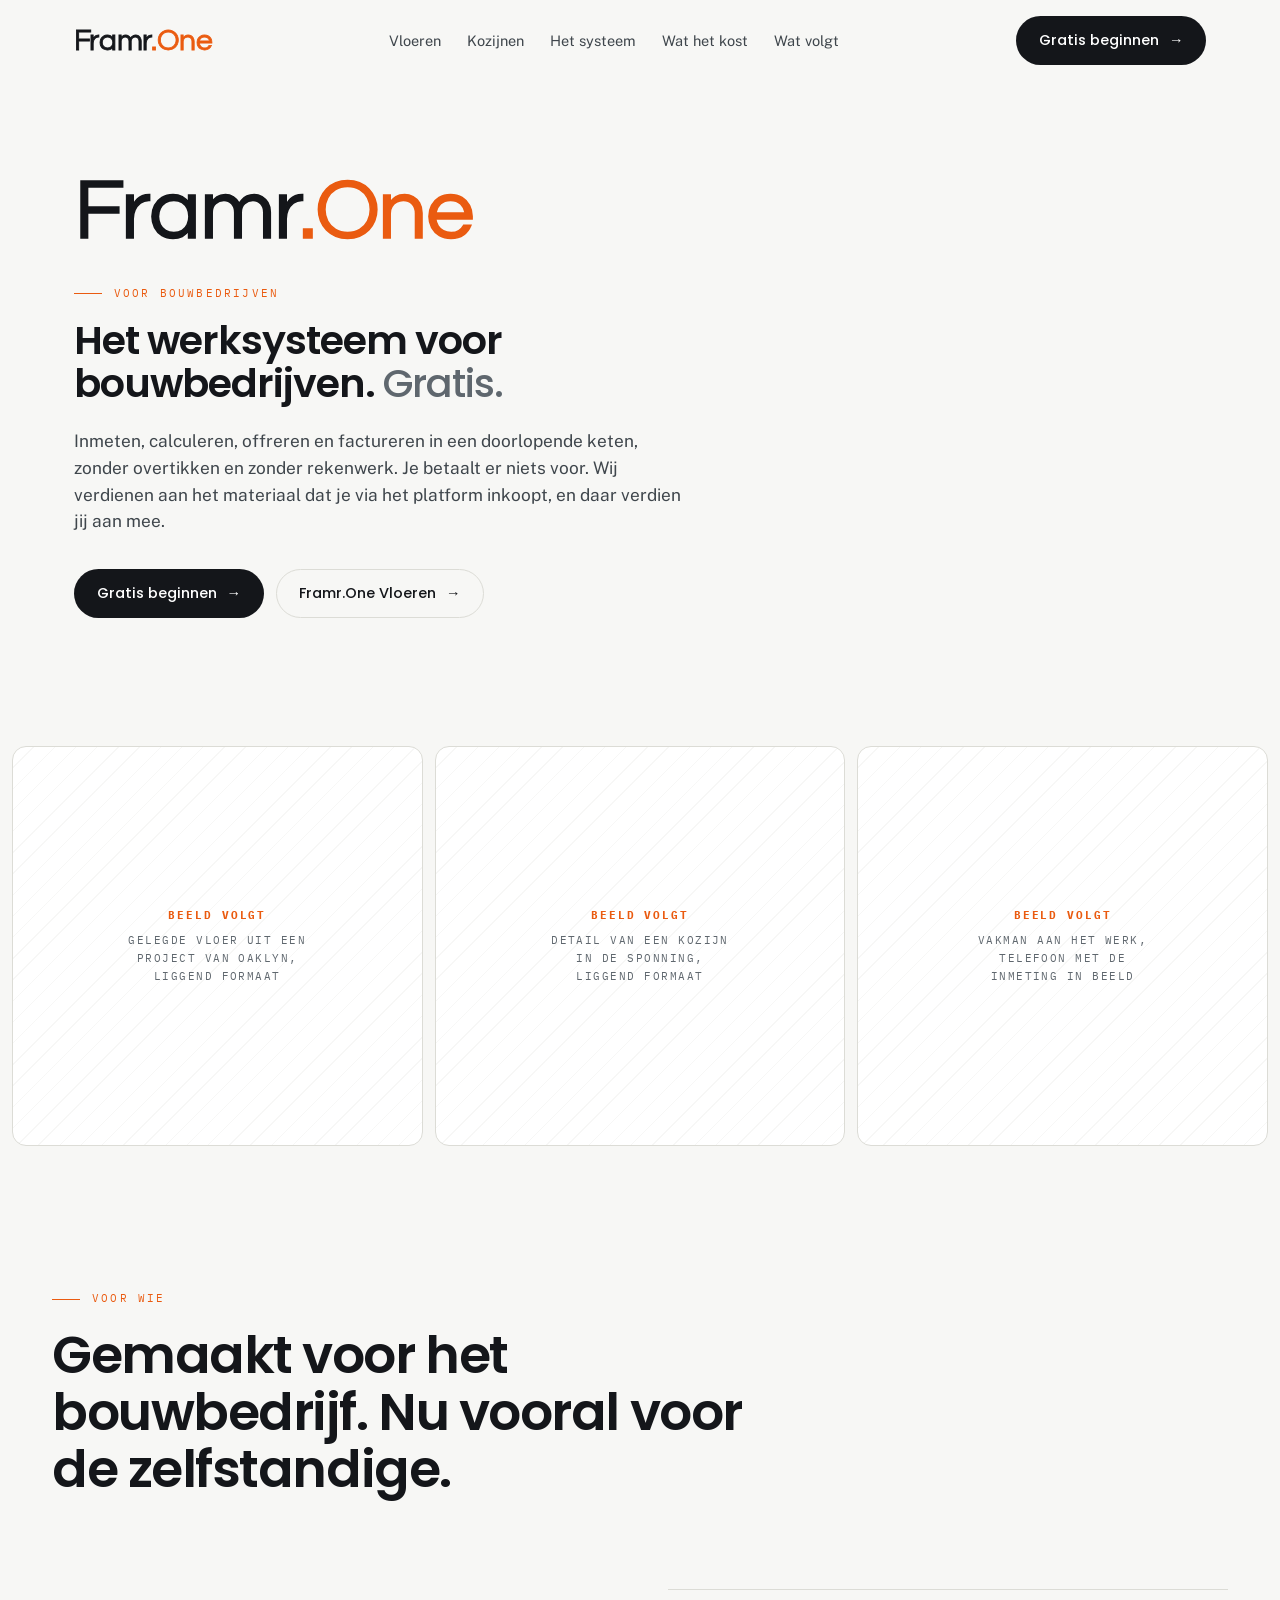
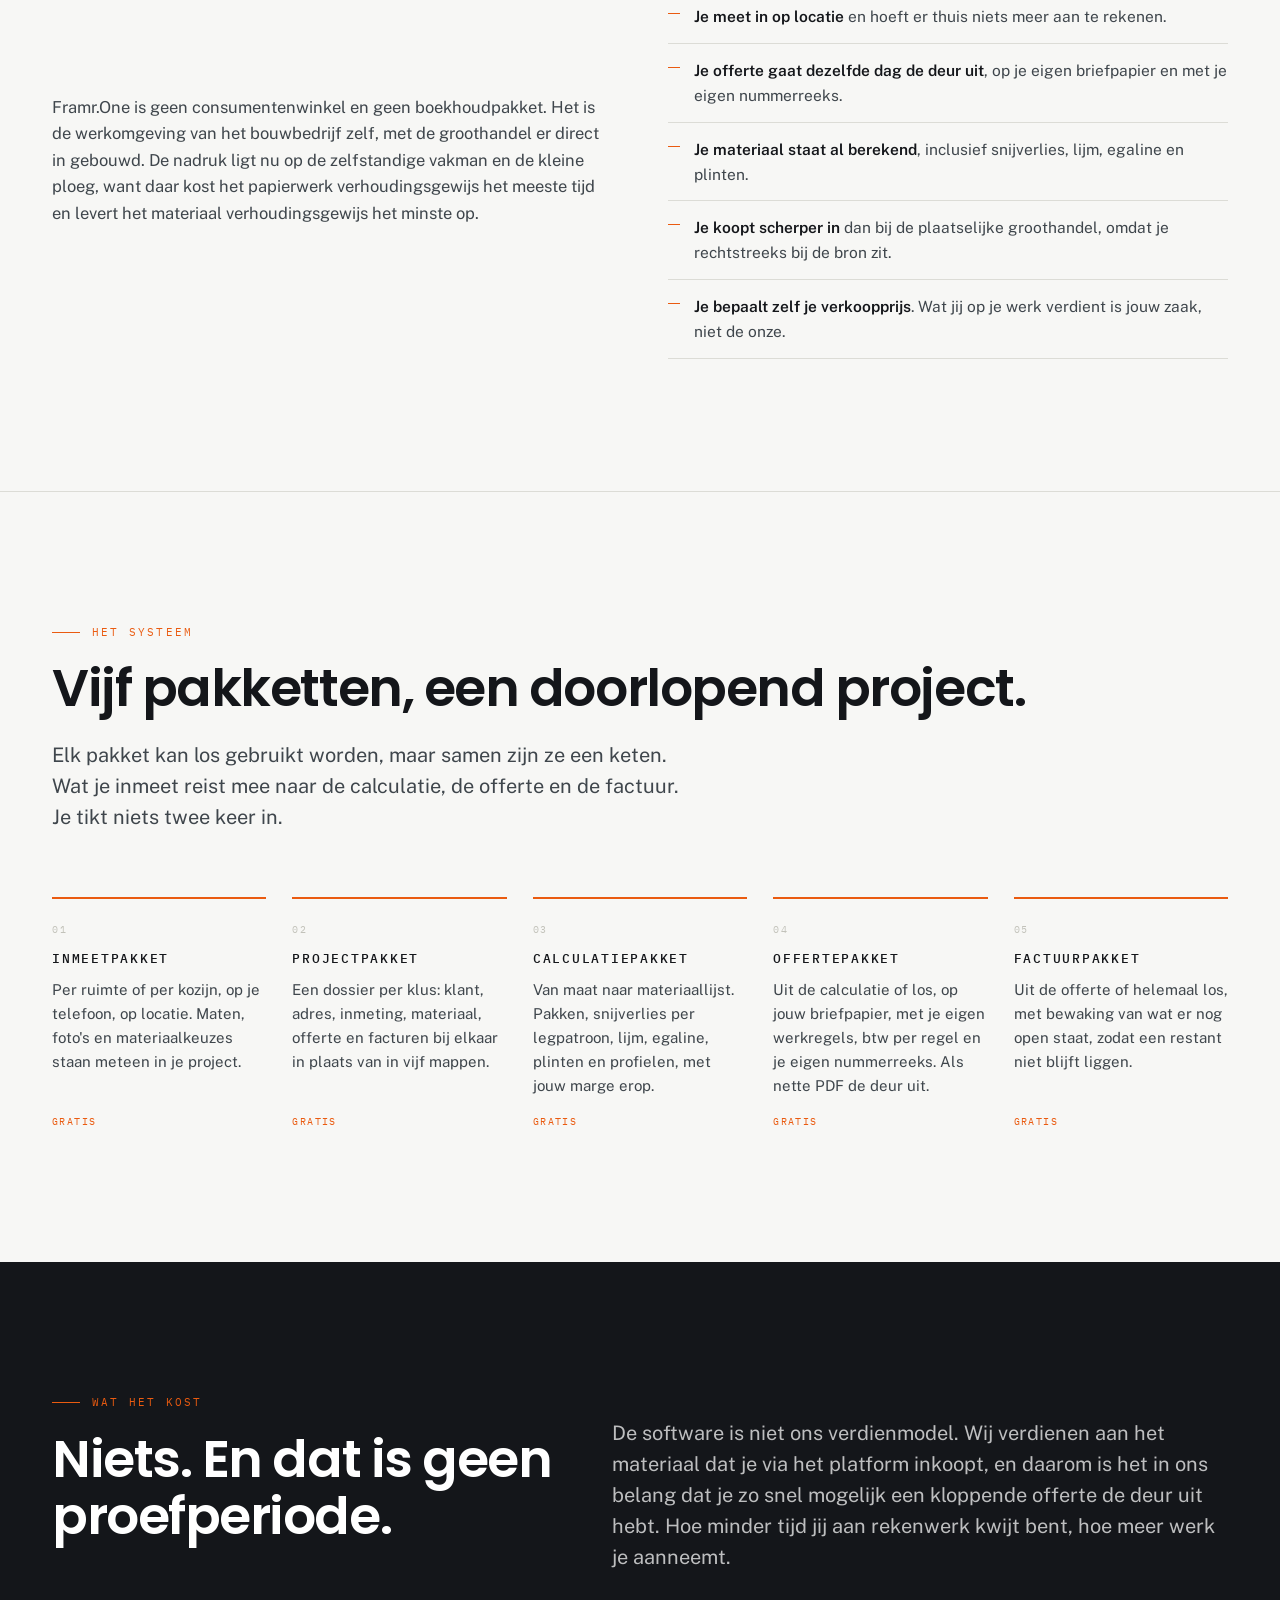
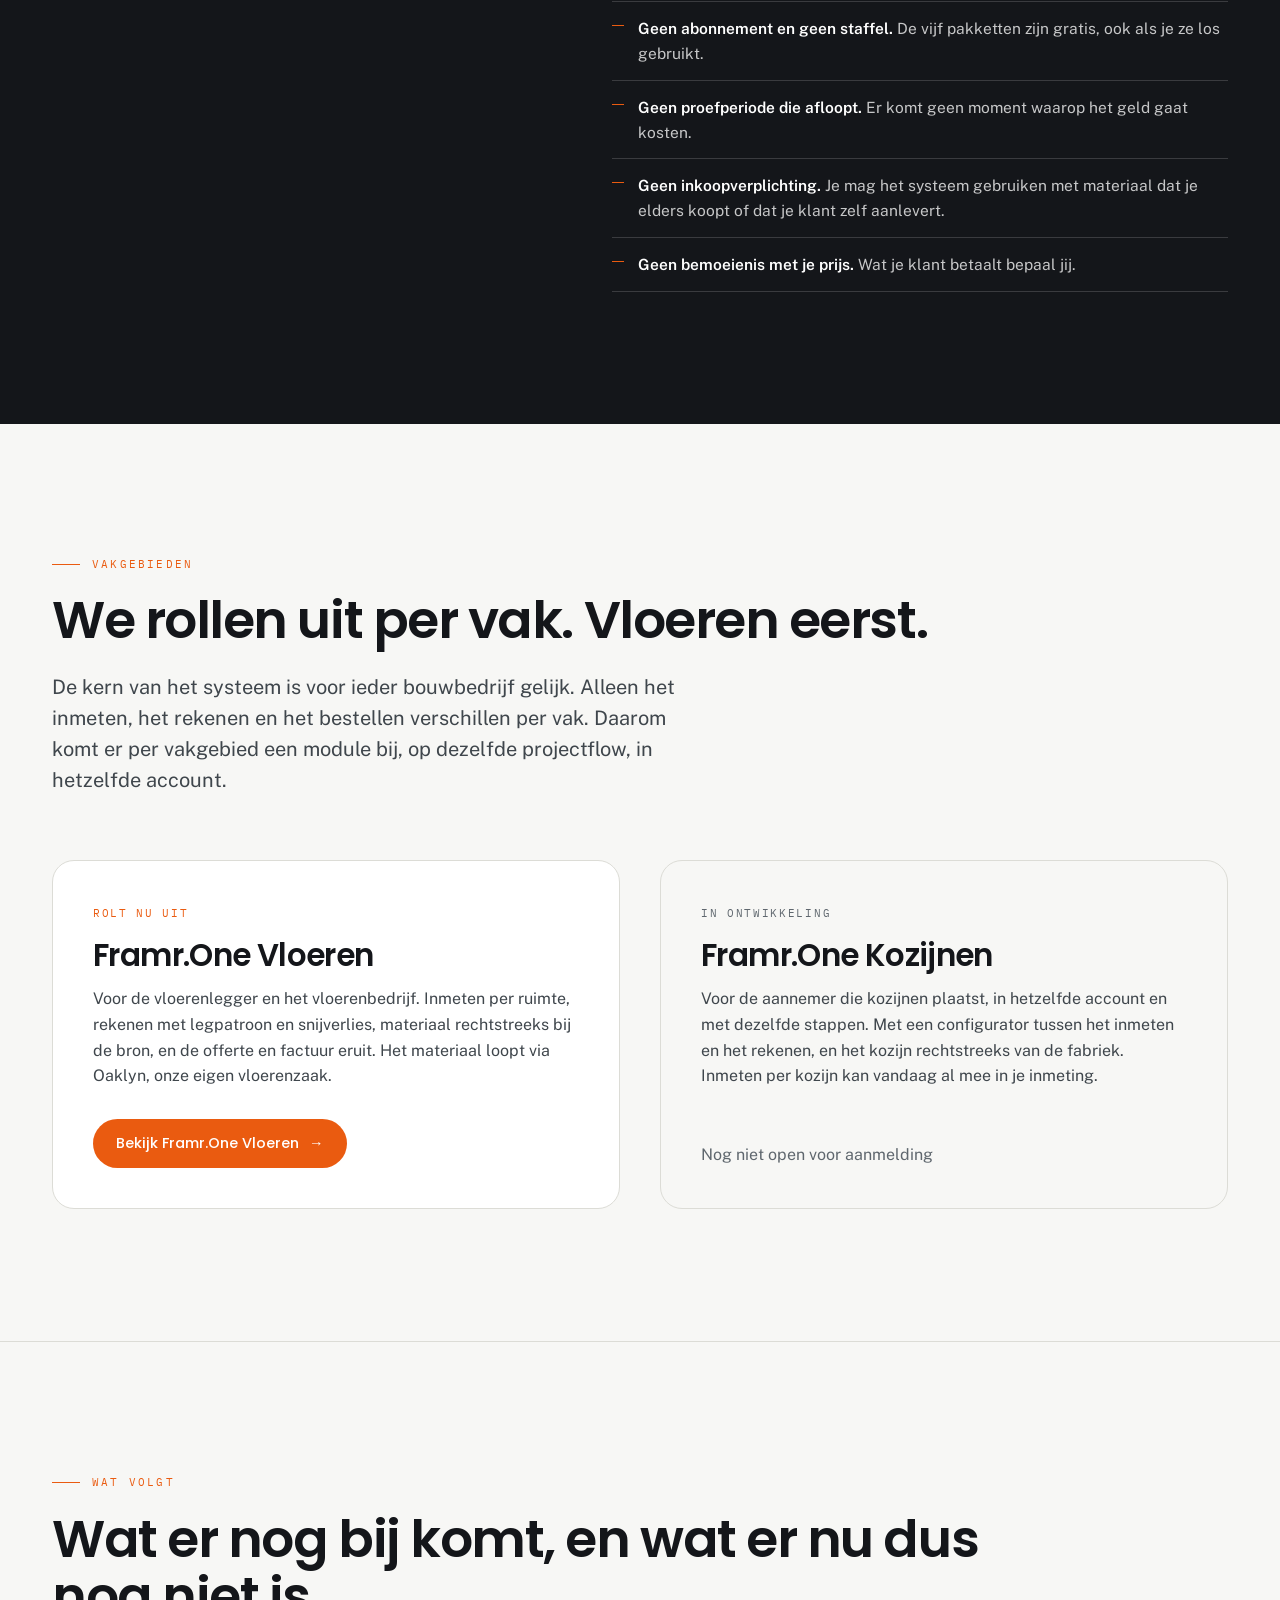
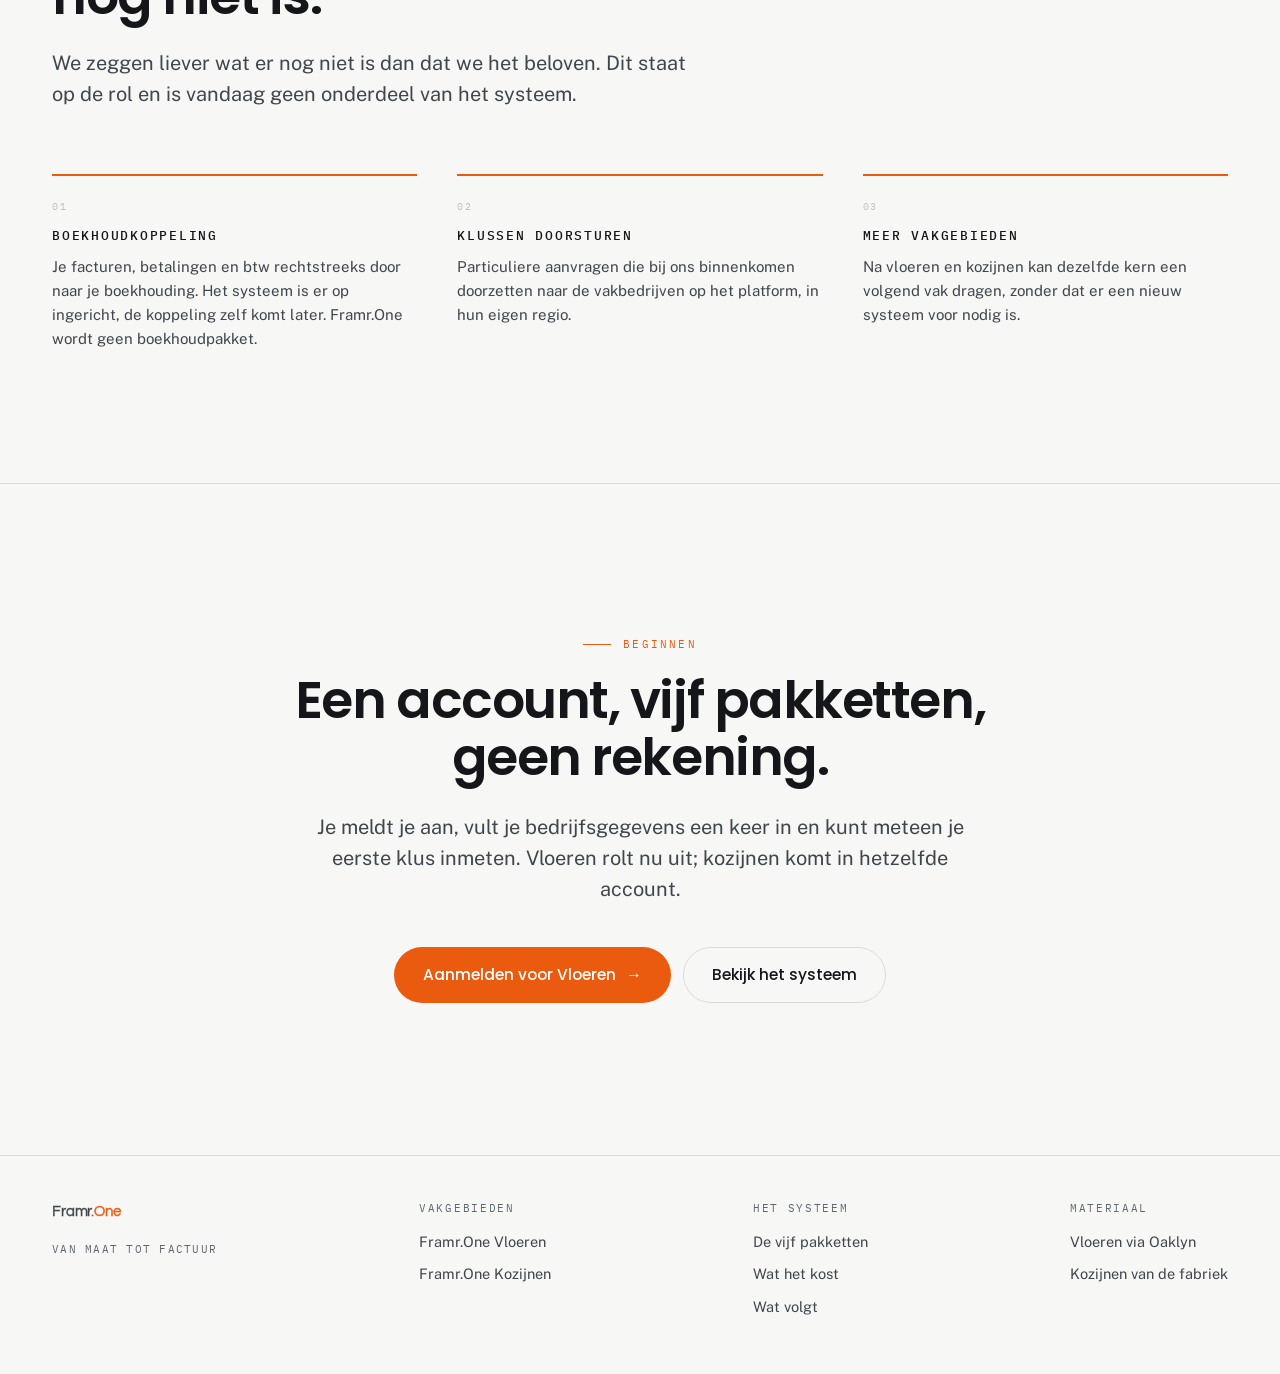
==== index.html @ 697e4c8c "Momentopname van de site, 2026-09-15" ====
<!DOCTYPE html>
<html lang="nl">
<head>
<meta charset="utf-8">
<meta name="viewport" content="width=device-width, initial-scale=1">
<title>Framr.One, het werksysteem voor bouwbedrijven</title>
<meta name="description" content="Framr.One is het werksysteem voor bouwbedrijven: inmeten, project, calculatie, offerte en factuur in een doorlopende keten. Het hele pakket is gratis. Vloeren nu, kozijnen in ontwikkeling.">
<meta name="robots" content="noindex, nofollow">
<link rel="preconnect" href="https://fonts.googleapis.com">
<link rel="preconnect" href="https://fonts.gstatic.com" crossorigin>
<link href="https://fonts.googleapis.com/css2?family=Questrial&family=Poppins:wght@400;500;600&family=Public+Sans:wght@400;500;600&family=IBM+Plex+Mono:wght@400;500&display=swap" rel="stylesheet">
<link rel="stylesheet" href="stijl.css">
</head>
<body>

<div class="meetlat"><div class="voortgang"></div></div>

<header class="balk">
  <div class="balk-binnen">
    <a class="merk" href="index.html">Framr<span class="een">.One</span></a>
    <nav class="menu">
      <a href="vloeren/index.html">Vloeren</a>
      <a href="#kozijnen">Kozijnen</a>
      <a href="#systeem">Het systeem</a>
      <a href="#gratis">Wat het kost</a>
      <a href="#later">Wat volgt</a>
    </nav>
    <a class="knop inkt" href="#beginnen">Gratis beginnen <span class="pijl">&rarr;</span></a>
  </div>
</header>

<main>

  <!-- De hero staat bewust zonder beeld. De zee-variant paste niet bij het
       vastgestelde woordmerk en bij de nieuwe opmaak; er komt een andere foto.
       Zodra die er is gaat hij hier als vlak achter, met dit tekstblok erop. -->
  <section class="hero leeg">
    <div class="hero-woord">
      <span class="woordmerk">Framr<span class="een">.One</span></span>
      <p class="opschrift">Voor bouwbedrijven</p>
      <h1>Het werksysteem voor bouwbedrijven. <span class="stil">Gratis.</span></h1>
      <p class="leidend">Inmeten, calculeren, offreren en factureren in een doorlopende keten, zonder overtikken en zonder rekenwerk. Je betaalt er niets voor. Wij verdienen aan het materiaal dat je via het platform inkoopt, en daar verdien jij aan mee.</p>
      <div class="knoppen">
        <a class="knop inkt" href="#beginnen">Gratis beginnen <span class="pijl">&rarr;</span></a>
        <a class="knop open" href="vloeren/index.html">Framr.One Vloeren <span class="pijl">&rarr;</span></a>
      </div>
    </div>
  </section>

  <div class="strook">
    <div class="beeldslot"><p class="wat"><b>Beeld volgt</b>Gelegde vloer uit een project van Oaklyn, liggend formaat</p></div>
    <div class="beeldslot"><p class="wat"><b>Beeld volgt</b>Detail van een kozijn in de sponning, liggend formaat</p></div>
    <div class="beeldslot"><p class="wat"><b>Beeld volgt</b>Vakman aan het werk, telefoon met de inmeting in beeld</p></div>
  </div>

  <section id="wie">
    <div class="binnen">
      <div class="kopblok">
        <p class="opschrift">Voor wie</p>
        <h2>Gemaakt voor het bouwbedrijf. Nu vooral voor de zelfstandige.</h2>
      </div>
      <div class="duo">
        <div>
          <p class="los">Framr.One is geen consumentenwinkel en geen boekhoudpakket. Het is de werkomgeving van het bouwbedrijf zelf, met de groothandel er direct in gebouwd. De nadruk ligt nu op de zelfstandige vakman en de kleine ploeg, want daar kost het papierwerk verhoudingsgewijs het meeste tijd en levert het materiaal verhoudingsgewijs het minste op.</p>
        </div>
        <div>
          <ul class="punten">
            <li><b>Je meet in op locatie</b> en hoeft er thuis niets meer aan te rekenen.</li>
            <li><b>Je offerte gaat dezelfde dag de deur uit</b>, op je eigen briefpapier en met je eigen nummerreeks.</li>
            <li><b>Je materiaal staat al berekend</b>, inclusief snijverlies, lijm, egaline en plinten.</li>
            <li><b>Je koopt scherper in</b> dan bij de plaatselijke groothandel, omdat je rechtstreeks bij de bron zit.</li>
            <li><b>Je bepaalt zelf je verkoopprijs</b>. Wat jij op je werk verdient is jouw zaak, niet de onze.</li>
          </ul>
        </div>
      </div>
    </div>
  </section>

  <section id="systeem" class="lijn-boven">
    <div class="binnen">
      <p class="opschrift">Het systeem</p>
      <h2 class="wijd">Vijf pakketten, een doorlopend project.</h2>
      <p class="leidend">Elk pakket kan los gebruikt worden, maar samen zijn ze een keten. Wat je inmeet reist mee naar de calculatie, de offerte en de factuur. Je tikt niets twee keer in.</p>
      <div class="raster vijf">
        <div class="vak">
          <span class="nr">01</span>
          <h3>Inmeetpakket</h3>
          <p>Per ruimte of per kozijn, op je telefoon, op locatie. Maten, foto's en materiaalkeuzes staan meteen in je project.</p>
          <span class="gratis">Gratis</span>
        </div>
        <div class="vak">
          <span class="nr">02</span>
          <h3>Projectpakket</h3>
          <p>Een dossier per klus: klant, adres, inmeting, materiaal, offerte en facturen bij elkaar in plaats van in vijf mappen.</p>
          <span class="gratis">Gratis</span>
        </div>
        <div class="vak">
          <span class="nr">03</span>
          <h3>Calculatiepakket</h3>
          <p>Van maat naar materiaallijst. Pakken, snijverlies per legpatroon, lijm, egaline, plinten en profielen, met jouw marge erop.</p>
          <span class="gratis">Gratis</span>
        </div>
        <div class="vak">
          <span class="nr">04</span>
          <h3>Offertepakket</h3>
          <p>Uit de calculatie of los, op jouw briefpapier, met je eigen werkregels, btw per regel en je eigen nummerreeks. Als nette PDF de deur uit.</p>
          <span class="gratis">Gratis</span>
        </div>
        <div class="vak">
          <span class="nr">05</span>
          <h3>Factuurpakket</h3>
          <p>Uit de offerte of helemaal los, met bewaking van wat er nog open staat, zodat een restant niet blijft liggen.</p>
          <span class="gratis">Gratis</span>
        </div>
      </div>
    </div>
  </section>

  <section id="gratis" class="donker">
    <div class="binnen">
      <div class="duo smal-eerst">
        <div>
          <p class="opschrift">Wat het kost</p>
          <h2>Niets. En dat is geen proefperiode.</h2>
        </div>
        <div>
          <p class="leidend">De software is niet ons verdienmodel. Wij verdienen aan het materiaal dat je via het platform inkoopt, en daarom is het in ons belang dat je zo snel mogelijk een kloppende offerte de deur uit hebt. Hoe minder tijd jij aan rekenwerk kwijt bent, hoe meer werk je aanneemt.</p>
          <ul class="punten">
            <li><b>Geen abonnement en geen staffel.</b> De vijf pakketten zijn gratis, ook als je ze los gebruikt.</li>
            <li><b>Geen proefperiode die afloopt.</b> Er komt geen moment waarop het geld gaat kosten.</li>
            <li><b>Geen inkoopverplichting.</b> Je mag het systeem gebruiken met materiaal dat je elders koopt of dat je klant zelf aanlevert.</li>
            <li><b>Geen bemoeienis met je prijs.</b> Wat je klant betaalt bepaal jij.</li>
          </ul>
        </div>
      </div>
    </div>
  </section>

  <section id="vakgebieden">
    <div class="binnen">
      <p class="opschrift">Vakgebieden</p>
      <h2 class="wijd">We rollen uit per vak. Vloeren eerst.</h2>
      <p class="leidend">De kern van het systeem is voor ieder bouwbedrijf gelijk. Alleen het inmeten, het rekenen en het bestellen verschillen per vak. Daarom komt er per vakgebied een module bij, op dezelfde projectflow, in hetzelfde account.</p>
      <div class="raster twee">
        <div class="kaart">
          <span class="stand nu">Rolt nu uit</span>
          <h3>Framr.One Vloeren</h3>
          <p>Voor de vloerenlegger en het vloerenbedrijf. Inmeten per ruimte, rekenen met legpatroon en snijverlies, materiaal rechtstreeks bij de bron, en de offerte en factuur eruit. Het materiaal loopt via Oaklyn, onze eigen vloerenzaak.</p>
          <div class="onderaan"><a class="knop oranje" href="vloeren/index.html">Bekijk Framr.One Vloeren <span class="pijl">&rarr;</span></a></div>
        </div>
        <div class="kaart stil" id="kozijnen">
          <span class="stand later">In ontwikkeling</span>
          <h3>Framr.One Kozijnen</h3>
          <p>Voor de aannemer die kozijnen plaatst, in hetzelfde account en met dezelfde stappen. Met een configurator tussen het inmeten en het rekenen, en het kozijn rechtstreeks van de fabriek. Inmeten per kozijn kan vandaag al mee in je inmeting.</p>
          <div class="onderaan"><span class="gratis" style="color: var(--label);">Nog niet open voor aanmelding</span></div>
        </div>
      </div>
    </div>
  </section>

  <section id="later" class="lijn-boven">
    <div class="binnen">
      <p class="opschrift">Wat volgt</p>
      <h2 class="wijd">Wat er nog bij komt, en wat er nu dus nog niet is.</h2>
      <p class="leidend">We zeggen liever wat er nog niet is dan dat we het beloven. Dit staat op de rol en is vandaag geen onderdeel van het systeem.</p>
      <div class="raster drie">
        <div class="vak">
          <span class="nr">01</span>
          <h3>Boekhoudkoppeling</h3>
          <p>Je facturen, betalingen en btw rechtstreeks door naar je boekhouding. Het systeem is er op ingericht, de koppeling zelf komt later. Framr.One wordt geen boekhoudpakket.</p>
        </div>
        <div class="vak">
          <span class="nr">02</span>
          <h3>Klussen doorsturen</h3>
          <p>Particuliere aanvragen die bij ons binnenkomen doorzetten naar de vakbedrijven op het platform, in hun eigen regio.</p>
        </div>
        <div class="vak">
          <span class="nr">03</span>
          <h3>Meer vakgebieden</h3>
          <p>Na vloeren en kozijnen kan dezelfde kern een volgend vak dragen, zonder dat er een nieuw systeem voor nodig is.</p>
        </div>
      </div>
    </div>
  </section>

  <section id="beginnen" class="slot lijn-boven">
    <div class="binnen">
      <p class="opschrift" style="justify-content: center;">Beginnen</p>
      <h2>Een account, vijf pakketten, geen rekening.</h2>
      <p class="leidend">Je meldt je aan, vult je bedrijfsgegevens een keer in en kunt meteen je eerste klus inmeten. Vloeren rolt nu uit; kozijnen komt in hetzelfde account.</p>
      <div class="knoppen">
        <a class="knop oranje groot" href="vloeren/index.html">Aanmelden voor Vloeren <span class="pijl">&rarr;</span></a>
        <a class="knop open groot" href="#systeem">Bekijk het systeem</a>
      </div>
    </div>
  </section>

</main>

<!-- Nog toe te voegen voor publicatie: de wettelijke voetregel met
     bedrijfsnaam, KvK-nummer en btw-id, plus algemene voorwaarden en
     privacyverklaring. Die staan bewust niet in deze repo. -->
<footer>
  <div class="binnen voet">
    <div class="kolom">
      <a class="merk" href="index.html">Framr<span class="een">.One</span></a>
      <span class="fijn" style="margin-top: 8px;">Van maat tot factuur</span>
    </div>
    <div class="kolom">
      <span class="kop">Vakgebieden</span>
      <a href="vloeren/index.html">Framr.One Vloeren</a>
      <a href="#kozijnen">Framr.One Kozijnen</a>
    </div>
    <div class="kolom">
      <span class="kop">Het systeem</span>
      <a href="#systeem">De vijf pakketten</a>
      <a href="#gratis">Wat het kost</a>
      <a href="#later">Wat volgt</a>
    </div>
    <div class="kolom">
      <span class="kop">Materiaal</span>
      <a href="#vakgebieden">Vloeren via Oaklyn</a>
      <a href="#kozijnen">Kozijnen van de fabriek</a>
    </div>
  </div>
</footer>

<script src="site.js"></script>
</body>
</html>
---- stijl.css ----
/* Framr.One site: de gedeelde stijllaag van de publieke paginas.
   Ontwerpsysteem van Jelle (besluit 21-08-2026): oranje EA5B10 als enige accent,
   inkt op off-white, IBM Plex Mono voor maten en bedragen, de maatlijn als
   visuele taal. Voor de koppen staat hier Poppins in plaats van de Familjen
   Grotesk van het portaal, omdat het merkbeeld ronder is dan die letter; dat is
   het open besluit "typografie site tegenover portaal" uit het masterplan en
   wacht op akkoord van Jelle. */

:root {
  --inkt: #14161A;
  --tekst: #3F464C;
  --label: #5F676E;
  --grond: #F7F7F5;
  --vlak: #FFFFFF;
  --lijn: #DCDCD6;
  --maatlijn: #C2C2BA;
  --oranje: #EA5B10;
  --oranje-donker: #CE4A08;
  --oranje-zacht: #FDEBE0;
  --kop: 'Poppins', 'Familjen Grotesk', 'Helvetica Neue', Arial, sans-serif;
  /* De letter van het woordmerk staat los van de koppen, zodat de keuze uit
     merk-keuze.html hier op een plek landt. */
  /* Gekozen door Jelle op 12-09-2026: Questrial, hoofdletter F, de rest
     klein, en ".one" samen in oranje. Questrial heeft maar een gewicht. */
  --merk: 'Questrial', 'Century Gothic', 'Helvetica Neue', Arial, sans-serif;
  --merk-gewicht: 400;
  /* Jelle wil het woordmerk in de balk lekker groot. */
  --merk-balk: 30px;
  /* Questrial heeft maar een gewicht en leest daardoor dun, vooral klein. De
     dikte komt van een lijn op de letter, wat de vorm van Questrial houdt en
     precies is wat er straks in de getekende SVG gebeurt. */
  --merk-dikte: 0.028em;
  --merk-dikte-groot: 0.018em;
  --lopend: 'Public Sans', 'Helvetica Neue', Arial, sans-serif;
  --mono: 'IBM Plex Mono', 'SFMono-Regular', Consolas, monospace;
  --breed: 1240px;
  --rand: 32px;
}

* { box-sizing: border-box; }

body {
  margin: 0;
  background: var(--grond);
  color: var(--inkt);
  font-family: var(--lopend);
  font-size: 16px;
  line-height: 1.6;
  -webkit-font-smoothing: antialiased;
}

h1, h2, h3, h4 { font-family: var(--kop); line-height: 1.1; margin: 0; letter-spacing: -0.02em; font-weight: 600; }
p { margin: 0; }
img { max-width: 100%; }
a { color: inherit; }

/* De maatlijn: bovenaan een dunne lat die met het scrollen oranje volloopt. */
.meetlat { position: fixed; top: 0; left: 0; right: 0; height: 2px; background: transparent; z-index: 90; }
.meetlat .voortgang { height: 2px; width: 0; background: var(--oranje); transition: width .08s linear; }

/* Balk met het merk, de navigatie en de knop. Ligt over de hero en wordt
   dekkend zodra je voorbij de hero scrolt. */
.balk { position: fixed; top: 0; left: 0; right: 0; z-index: 80; transition: background .25s, border-color .25s, box-shadow .25s; border-bottom: 1px solid transparent; }
.balk.vast, .balk.altijd-vast { background: rgba(247, 247, 245, .92); backdrop-filter: blur(10px); border-bottom-color: var(--lijn); }
.balk-binnen { padding: 16px max(22px, 5.75vw); display: flex; align-items: center; gap: 28px; }

.merk { font-family: var(--merk); font-weight: var(--merk-gewicht); font-size: var(--merk-balk); letter-spacing: -0.01em; -webkit-text-stroke: var(--merk-dikte) currentColor; paint-order: stroke fill; text-decoration: none; color: var(--inkt); white-space: nowrap; }
.merk .een, .merk .punt { color: var(--oranje); }
/* Op de beginpagina draagt de foto het woordmerk al. Twee woordmerken boven
   elkaar is rommelig, dus het merk in de balk komt pas op als je voorbij de
   hero bent. Werkt alleen waar de balk merk-wacht heeft. */
.balk.merk-wacht .merk { opacity: 0; pointer-events: none; transition: opacity .35s ease; }
.balk.merk-wacht.voorbij-hero .merk { opacity: 1; pointer-events: auto; }
/* De punt mag groter dan een leesteken; de schaal staat op een plek. */
.merk .stip, .woordmerk .stip { font-size: var(--stip, 1em); line-height: 0; }

.menu { display: flex; align-items: center; gap: 26px; margin: 0 auto; }
.menu a { font-size: 14.5px; text-decoration: none; color: var(--tekst); white-space: nowrap; padding: 6px 0; border-bottom: 1px solid transparent; }
.menu a:hover { color: var(--inkt); border-bottom-color: var(--oranje); }
.menu a.hier { color: var(--inkt); border-bottom-color: var(--oranje); }

/* Knoppen. De donkere pil is de hoofdknop in de balk, oranje is het accent
   binnen de pagina. */
.knop { display: inline-flex; align-items: center; gap: 10px; font-family: var(--kop); font-weight: 500; font-size: 14.5px; text-decoration: none; padding: 12px 22px; border-radius: 999px; border: 1px solid transparent; transition: background .15s, color .15s, border-color .15s, transform .15s; }
.knop .pijl { transition: transform .15s; }
.knop:hover .pijl { transform: translateX(3px); }
.knop.inkt { background: var(--inkt); color: #fff; }
.knop.inkt:hover { background: #000; }
.knop.oranje { background: var(--oranje); color: #fff; }
.knop.oranje:hover { background: var(--oranje-donker); }
.knop.open { background: transparent; color: var(--inkt); border-color: var(--lijn); }
.knop.open:hover { border-color: var(--inkt); }
.knop.licht { background: rgba(255, 255, 255, .12); color: #fff; border-color: rgba(255, 255, 255, .32); }
.knop.licht:hover { background: rgba(255, 255, 255, .2); }
.knop.groot { font-size: 15.5px; padding: 15px 28px; }

/* Inhoud */
.binnen { max-width: var(--breed); margin: 0 auto; padding: 0 var(--rand); }
section { padding: 132px 0; }
section.lijn-boven { border-top: 1px solid var(--lijn); }
.donker { background: var(--inkt); color: #fff; }
.donker h2, .donker h3 { color: #fff; }
.donker .leidend, .donker .los { color: rgba(255, 255, 255, .72); }

/* Het opschrift boven een sectie, met een maatstreepje ervoor. */
.opschrift { font-family: var(--mono); font-size: 11px; letter-spacing: .2em; text-transform: uppercase; color: var(--oranje); display: flex; align-items: center; gap: 12px; margin-bottom: 18px; }
.opschrift::before { content: ""; width: 28px; height: 1px; background: var(--oranje); flex: none; }

h2 { font-size: clamp(30px, 4.1vw, 52px); max-width: 22ch; letter-spacing: -0.028em; }
h2.wijd { max-width: 30ch; }
.leidend { font-size: 20px; color: var(--tekst); max-width: 54ch; margin-top: 24px; line-height: 1.55; }
.los { font-size: 16.5px; color: var(--tekst); max-width: 62ch; line-height: 1.6; }

/* De vijf pakketten en andere rasters */
.raster { display: grid; gap: 40px; margin-top: 64px; }
.raster.vijf { grid-template-columns: repeat(5, 1fr); gap: 26px; }
.raster.drie { grid-template-columns: repeat(3, 1fr); }
.raster.twee { grid-template-columns: repeat(2, 1fr); }
.vak { padding: 24px 0 0; position: relative; display: flex; flex-direction: column; border-top: 1px solid var(--lijn); }
.vak .nr { font-family: var(--mono); font-size: 10px; letter-spacing: .16em; color: var(--maatlijn); }
.vak h3 { font-family: var(--mono); font-weight: 500; font-size: 12.5px; letter-spacing: .14em; text-transform: uppercase; margin: 14px 0 12px; }
.vak p { font-size: 15px; color: var(--tekst); line-height: 1.6; }
.vak .gratis { font-family: var(--mono); font-size: 10px; letter-spacing: .14em; text-transform: uppercase; color: var(--oranje); margin-top: auto; padding-top: 16px; display: block; }
.vak::before { content: ""; position: absolute; left: 0; right: 0; top: -1px; height: 2px; background: var(--oranje); transform: scaleX(0); transform-origin: left; transition: transform .5s ease; }
.vak.getekend::before { transform: scaleX(1); }

/* Beeldvlak waar een foto van Jelle in komt */
.beeldslot { position: relative; background: var(--vlak); border: 1px solid var(--lijn); border-radius: 18px; overflow: hidden; display: flex; align-items: center; justify-content: center; text-align: center; padding: 28px; min-height: 280px; background-image: repeating-linear-gradient(135deg, transparent 0 14px, rgba(194, 194, 186, .13) 14px 15px); }
.beeldslot .wat { font-family: var(--mono); font-size: 10.5px; letter-spacing: .14em; text-transform: uppercase; color: var(--label); max-width: 26ch; line-height: 1.7; }
.beeldslot .wat b { display: block; color: var(--oranje); margin-bottom: 8px; letter-spacing: .18em; }
.beeldslot.vulling { min-height: 320px; }

/* Twee kolommen: tekst naast beeld */
.duo { display: grid; grid-template-columns: 1fr 1fr; gap: 56px; align-items: center; }
.kopblok { max-width: 900px; margin-bottom: 64px; }
.kopblok .leidend { max-width: 60ch; }
.duo.smal-eerst { grid-template-columns: .9fr 1.1fr; align-items: start; }

/* Lijst met streepjes in de maatlijn-taal */
.punten { list-style: none; margin: 28px 0 0; padding: 0; }
.punten li { position: relative; padding: 14px 0 14px 26px; border-top: 1px solid var(--lijn); font-size: 15.5px; color: var(--tekst); }
.punten li:last-child { border-bottom: 1px solid var(--lijn); }
.punten li::before { content: ""; position: absolute; left: 0; top: 23px; width: 12px; height: 1px; background: var(--oranje); }
.punten li b { color: var(--inkt); font-weight: 600; }
.donker .punten li { border-color: rgba(255, 255, 255, .16); color: rgba(255, 255, 255, .76); }
.donker .punten li b { color: #fff; }

/* Kaart voor een vakgebied of een merk */
.kaart { background: var(--vlak); border: 1px solid var(--lijn); border-radius: 22px; padding: 44px 40px 40px; display: flex; flex-direction: column; }
.kaart.stil { background: transparent; }
.kaart .stand { font-family: var(--mono); font-size: 10.5px; letter-spacing: .16em; text-transform: uppercase; }
.kaart .stand.nu { color: var(--oranje); }
.kaart .stand.later { color: var(--label); }
.kaart h3 { font-size: 31px; margin: 16px 0 14px; letter-spacing: -0.02em; }
.kaart p { font-size: 16px; color: var(--tekst); margin-bottom: 30px; line-height: 1.6; }
.kaart .onderaan { margin-top: auto; }
.kaart .onderaan .gratis { margin-top: 0; padding-top: 0; }

/* De slotoproep */
.slot { text-align: center; padding: 152px 0; }
.slot h2 { margin: 0 auto; max-width: 24ch; }
.slot .leidend { margin: 26px auto 42px; text-align: center; }
.slot .knoppen { display: flex; gap: 12px; justify-content: center; flex-wrap: wrap; }

footer { border-top: 1px solid var(--lijn); padding: 44px 0 56px; }
.voet { display: flex; justify-content: space-between; gap: 32px; flex-wrap: wrap; align-items: flex-start; }
.voet .kolom { display: flex; flex-direction: column; gap: 9px; }
.voet .kop { font-family: var(--mono); font-size: 10.5px; letter-spacing: .16em; text-transform: uppercase; color: var(--label); margin-bottom: 4px; }
.voet a { font-size: 14.5px; color: var(--tekst); text-decoration: none; }
.voet a:hover { color: var(--oranje); }
.voet .fijn { font-family: var(--mono); font-size: 10.5px; letter-spacing: .12em; color: var(--label); text-transform: uppercase; }

@media (max-width: 1060px) {
  .raster.vijf { grid-template-columns: repeat(2, 1fr); }
  .duo, .duo.smal-eerst { grid-template-columns: 1fr; gap: 36px; }
}
@media (max-width: 860px) {
  :root { --rand: 22px; }
  .menu { display: none; }
  .balk .knop { margin-left: auto; }
  .raster.drie { grid-template-columns: 1fr; }
  :root { --merk-balk: 25px; }
  .belofte .leidend { font-size: 19px; }
  .kopblok { margin-bottom: 40px; }
  section { padding: 84px 0; }
}
@media (max-width: 620px) {
  .raster.vijf, .raster.twee { grid-template-columns: 1fr; }
  .slot { padding: 76px 0; }
}
@media (prefers-reduced-motion: reduce) {
  .vak::before { transition: none; transform: scaleX(1); }
  .meetlat .voortgang { transition: none; }
}

/* De hero: het merkbeeld op bannerbreedte, met de belofte eronder in het beeld.
   Het vlak houdt exact de verhouding van de foto (2400 bij 1350), zodat de tekst
   op elke schermbreedte netjes onder het woordmerk in het beeld blijft hangen. */
.hero { position: relative; }
/* Hero zonder beeld. Zodra het nieuwe herobeeld er is wordt dit vlak de
   fotolaag en blijft het tekstblok er ongewijzigd op staan. */
.hero.leeg { padding: 168px 0 116px; }
.hero.leeg .hero-woord { position: static; left: auto; right: auto; top: auto; max-width: 900px; padding: 0 max(22px, 5.75vw); }
.hero.leeg .opschrift { margin: 0 0 16px; }
.hero-beeld { position: relative; width: 100%; aspect-ratio: 2400 / 1350; overflow: hidden; background: var(--grond); }
.hero-beeld > img { display: block; width: 100%; height: 100%; object-fit: cover; }
.hero-woord { position: absolute; left: max(22px, 5.75vw); top: 55.5%; right: max(22px, 5.75vw); max-width: 560px; }
.hero-woord h1 { font-size: clamp(26px, 3.1vw, 44px); max-width: 20ch; letter-spacing: -0.025em; }
.hero-woord h1 .stil { color: var(--label); font-weight: 500; }
.hero-woord .leidend { font-size: clamp(16px, 1.35vw, 19px); margin-top: 22px; max-width: 56ch; }
.hero-woord .knoppen { display: flex; gap: 12px; flex-wrap: wrap; margin-top: 34px; }
.hero.donker-beeld .hero-woord h1, .hero.donker-beeld .hero-woord .leidend { color: #fff; }
.hero.donker-beeld .hero-woord h1 .stil { color: rgba(255, 255, 255, .6); }

/* De strook met drie beelden direct onder de hero, van rand tot rand. */
.strook { display: grid; grid-template-columns: repeat(3, 1fr); gap: 12px; padding: 12px; }
.strook .beeldslot { min-height: 400px; border-radius: 14px; }

/* Een hero met de tekst naast het beeld, voor de vloerenpagina. */
.hero-duo { display: grid; grid-template-columns: 1fr 1fr; min-height: 620px; align-items: stretch; }
.hero-duo .woord { padding: 150px max(22px, 5.75vw) 80px; display: flex; flex-direction: column; justify-content: center; }
.hero-duo .woord h1 { font-size: clamp(30px, 3.9vw, 50px); max-width: 18ch; }
.hero-duo .woord .leidend { margin-top: 22px; }
.hero-duo .woord .knoppen { display: flex; gap: 12px; flex-wrap: wrap; margin-top: 32px; }
.hero-duo .beeld { position: relative; overflow: hidden; background-color: var(--inkt); background-repeat: no-repeat; background-size: 300% auto; background-position: 74% 100%; }
.hero-duo .beeld .maat { position: absolute; left: 22px; bottom: 20px; font-family: var(--mono); font-size: 10.5px; letter-spacing: .16em; color: rgba(255, 255, 255, .66); text-transform: uppercase; }

@media (max-width: 1060px) {
  .strook { grid-template-columns: 1fr; }
  .strook .beeldslot { min-height: 220px; }
  .hero-duo { grid-template-columns: 1fr; min-height: 0; }
  .hero-duo .woord { padding: 130px max(22px, 5.75vw) 56px; }
  .hero-duo .beeld { aspect-ratio: 16 / 10; }
}
@media (max-width: 900px) {
  /* Gestapeld: het beeld als band bovenaan, de belofte eronder. Het beeldvlak
     mag dan niet meer klemmen op de verhouding van de foto, anders valt de
     tekst eronder buiten het vlak weg. */
  .hero-beeld { aspect-ratio: auto; overflow: visible; }
  .hero-beeld > img { height: auto; aspect-ratio: 3 / 2; object-position: 20% center; }
  .hero-woord { position: static; left: auto; right: auto; top: auto; max-width: none; padding: 40px max(22px, 5.75vw) 0; }
  .hero-woord h1 { font-size: clamp(28px, 7vw, 38px); max-width: 24ch; }
  .hero-woord .leidend { font-size: 16px; }
}

/* De belofteband direct onder de hero: het opschrift links, de belofte rechts. */
.belofte { padding: 64px 0 56px; }
.belofte .duo { gap: 40px; align-items: start; }
.belofte .opschrift { margin: 6px 0 0; }
.belofte .leidend { margin-top: 0; font-size: 22px; color: var(--inkt); max-width: 60ch; line-height: 1.5; letter-spacing: -0.01em; }

/* Het woordmerk als tekst in de hero. Staat klaar voor een foto zonder
   woordmerk erin gebakken; zodra die er is gaat dit blok aan in index.html en
   kan het woordmerk in de foto weg. Op kleine maat (de balk) wil het merk een
   zwaardere letter dan op herogrootte, vandaar het eigen gewicht. */
.hero-woord .woordmerk { display: block; font-family: var(--merk); font-weight: var(--merk-gewicht); font-size: clamp(44px, 6.8vw, 98px); line-height: 1; letter-spacing: -0.015em; color: var(--inkt); margin-bottom: 30px; -webkit-text-stroke: var(--merk-dikte-groot) currentColor; paint-order: stroke fill; }
.hero-woord .woordmerk .een { color: var(--oranje); }
.hero.donker-beeld .hero-woord .woordmerk { color: #fff; }
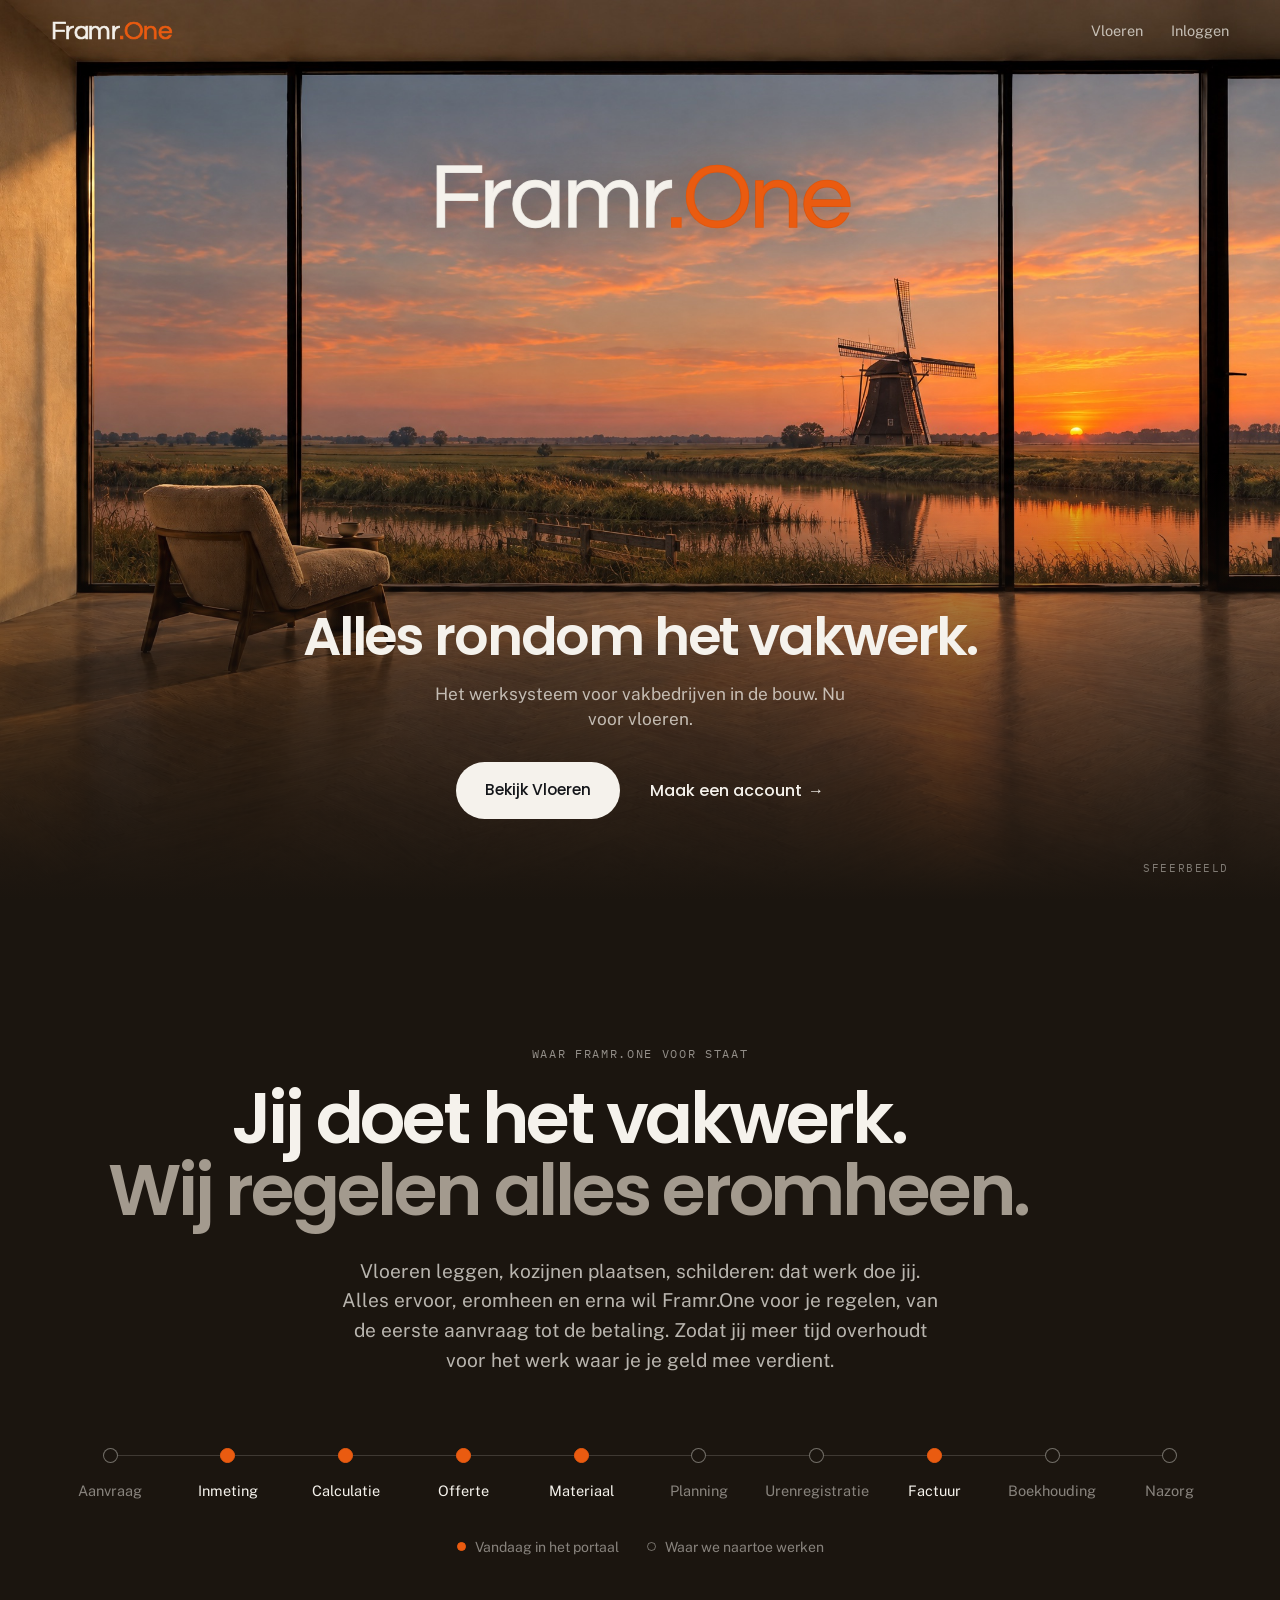
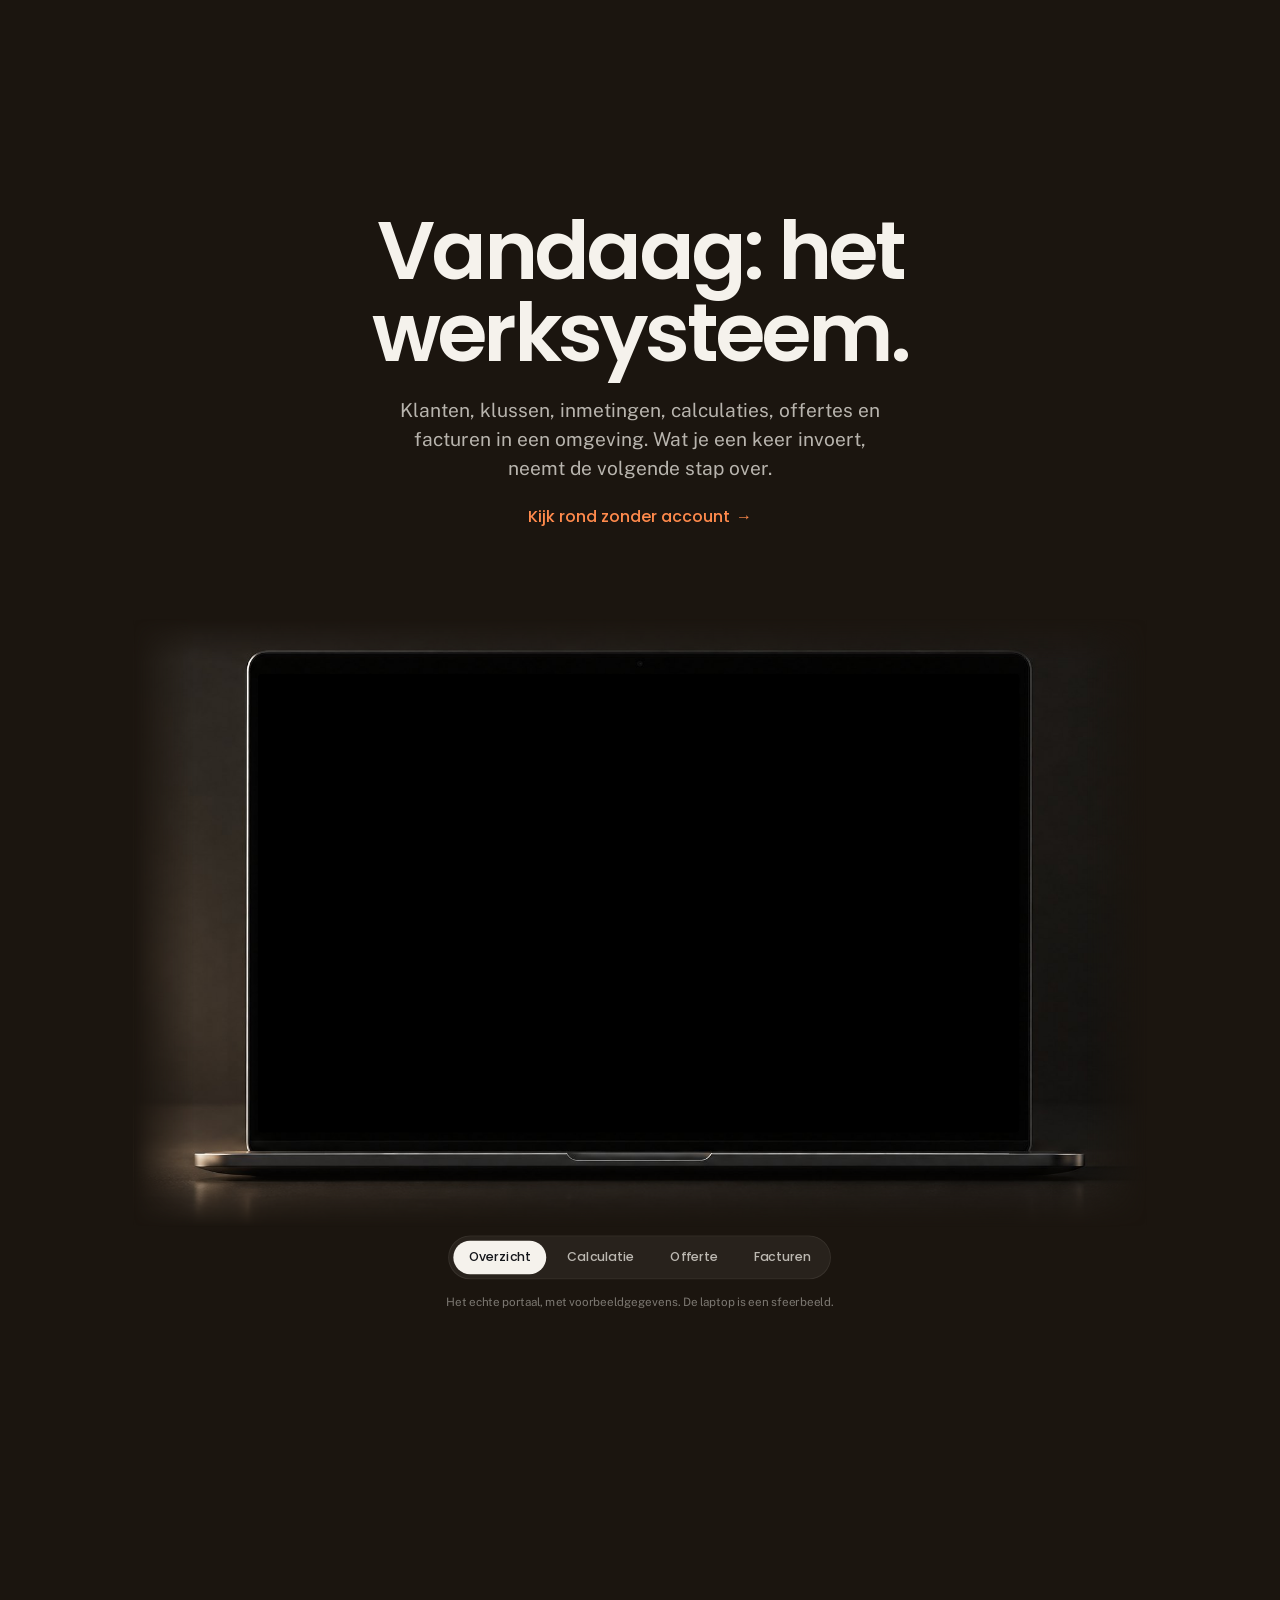
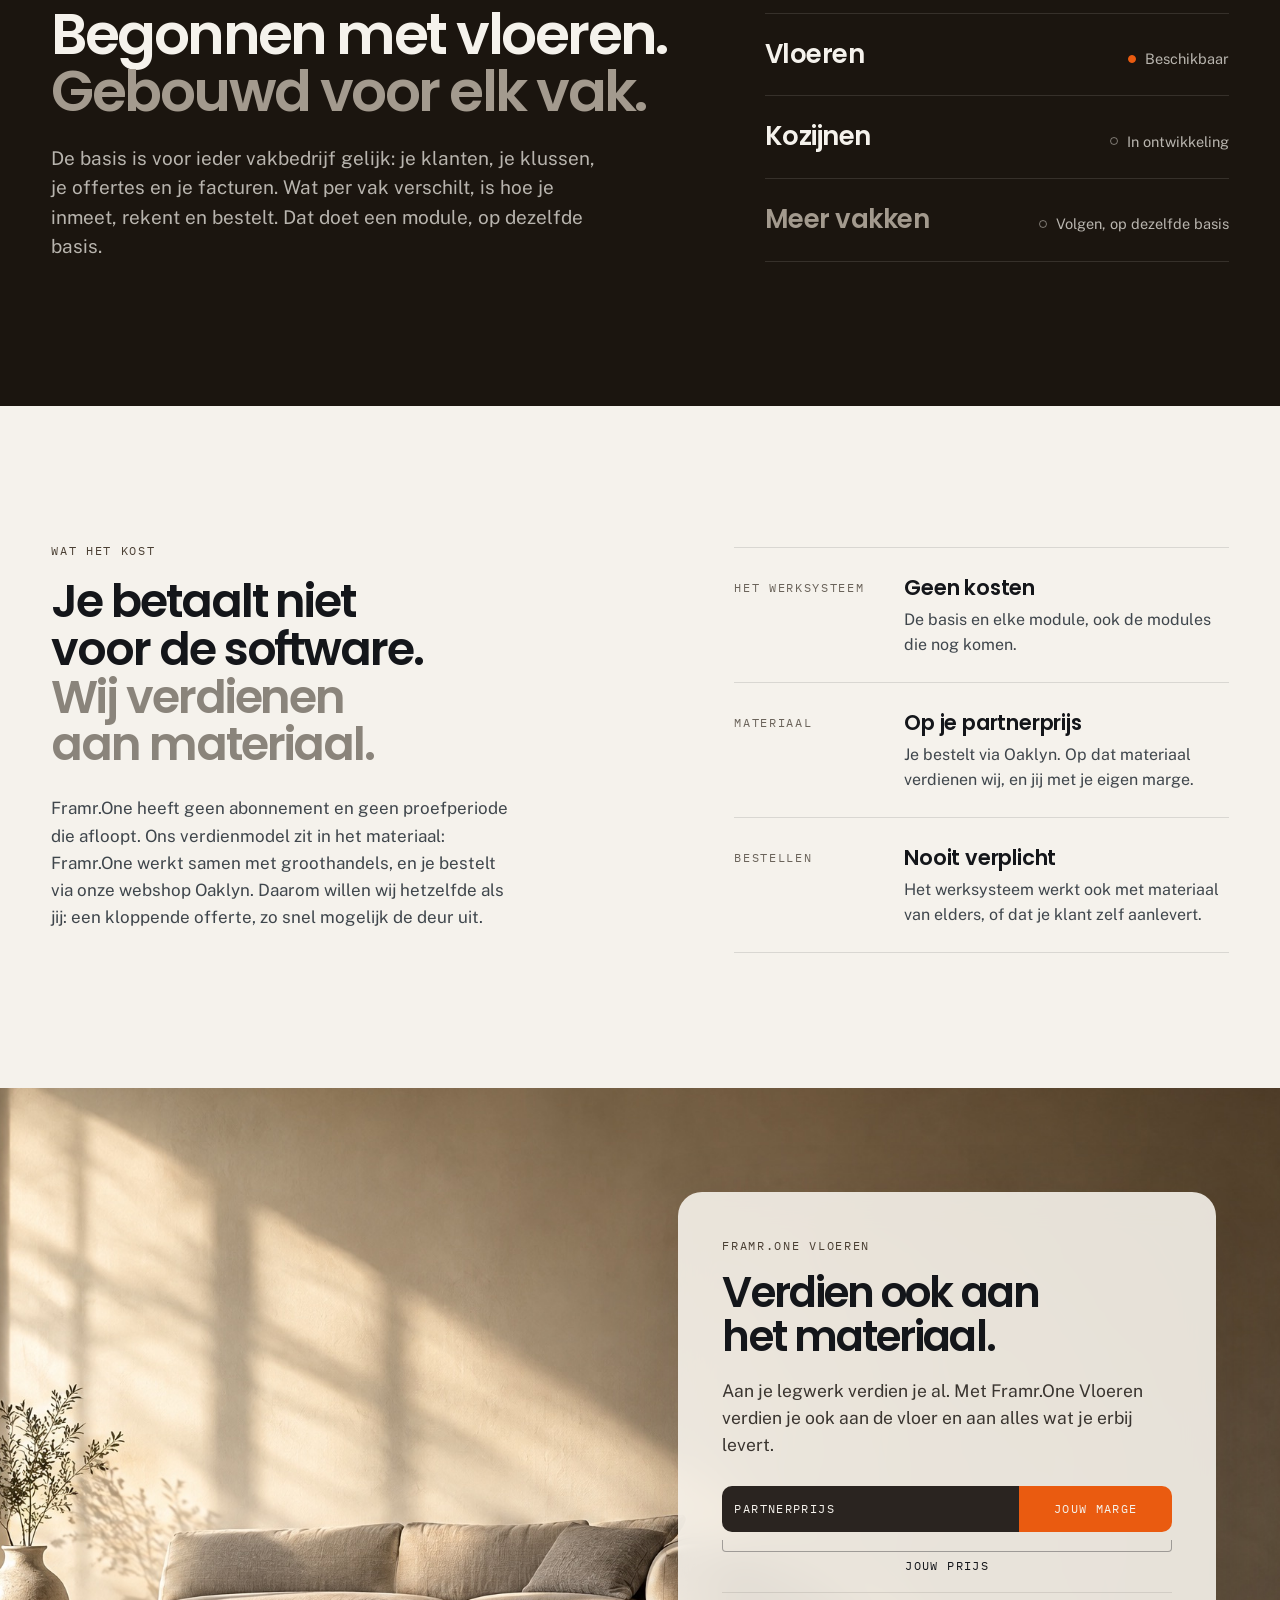
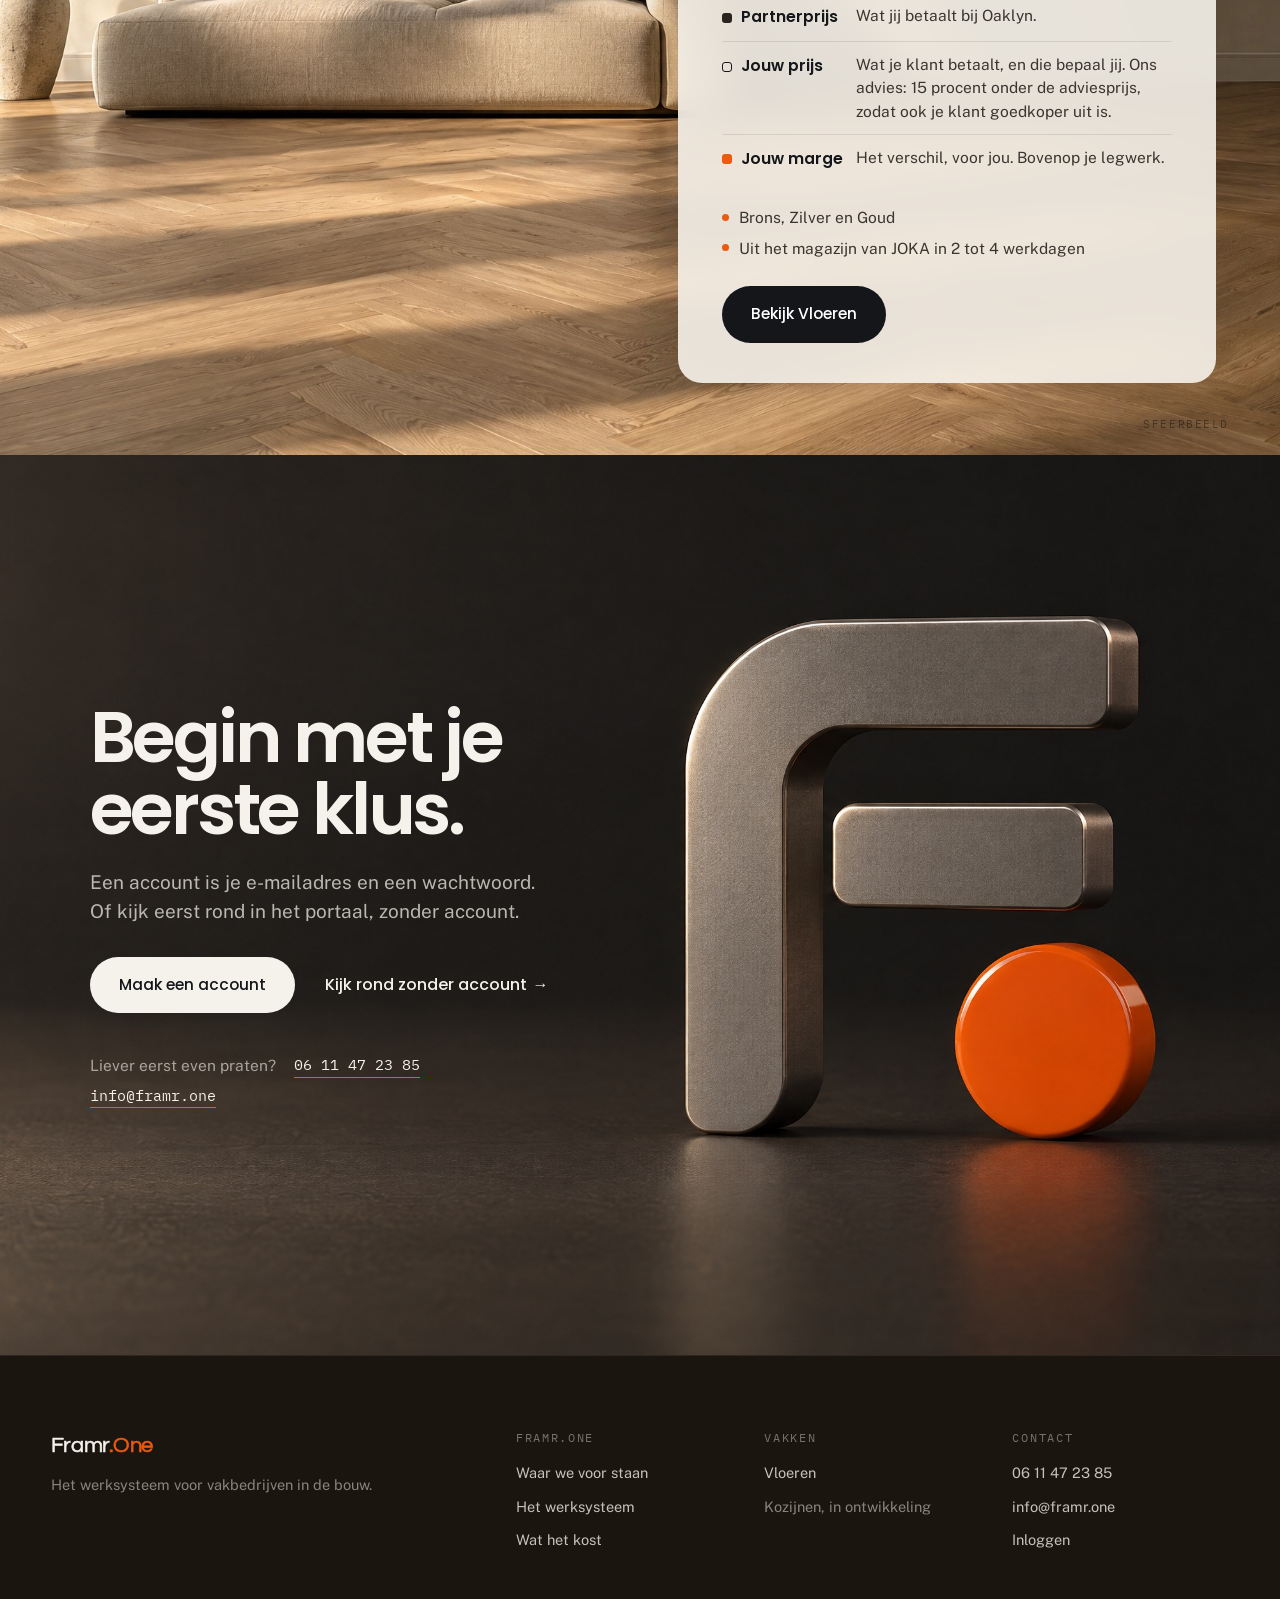
==== commit 40268c8d: "Momentopname van de site, 2026-10-17" ====
--- a/index.html
+++ b/index.html
@@ -3,228 +3,236 @@
 <head>
 <meta charset="utf-8">
 <meta name="viewport" content="width=device-width, initial-scale=1">
-<title>Framr.One, het werksysteem voor bouwbedrijven</title>
-<meta name="description" content="Framr.One is het werksysteem voor bouwbedrijven: inmeten, project, calculatie, offerte en factuur in een doorlopende keten. Het hele pakket is gratis. Vloeren nu, kozijnen in ontwikkeling.">
-<meta name="robots" content="noindex, nofollow">
+<meta name="theme-color" content="#1B150F">
+<!-- Het icoontje in het tabblad (Jelle, 17-10-2026), uit framr-site/beeldmerk/maak-beeldmerk.mjs. -->
+<link rel="icon" href="favicon.ico" sizes="48x48">
+<link rel="icon" href="icoon.svg" type="image/svg+xml">
+<link rel="apple-touch-icon" href="apple-touch-icon.png">
+<title>Framr.One, het werksysteem voor vakbedrijven in de bouw</title>
+<meta name="description" content="Framr.One is het werksysteem voor vakbedrijven in de bouw: inmeten, calculeren, offreren en factureren in een omgeving. Je betaalt niet voor de software; wij verdienen aan materiaal. Nu voor vloeren.">
 <link rel="preconnect" href="https://fonts.googleapis.com">
 <link rel="preconnect" href="https://fonts.gstatic.com" crossorigin>
 <link href="https://fonts.googleapis.com/css2?family=Questrial&family=Poppins:wght@400;500;600&family=Public+Sans:wght@400;500;600&family=IBM+Plex+Mono:wght@400;500&display=swap" rel="stylesheet">
+<link rel="preload" as="image" href="beeld/v4/raam.jpg">
 <link rel="stylesheet" href="stijl.css">
+<link rel="stylesheet" href="beginpagina.css">
 </head>
-<body>
-
-<div class="meetlat"><div class="voortgang"></div></div>
-
-<header class="balk">
-  <div class="balk-binnen">
+<body class="v4">
+<!-- De beginpagina van Framr.One, sinds 17-10-2026. Gegroeid uit voorstel 4 en in een ronde met
+     Jelle afgemaakt ("yes dit is echt super goed"): de molen in de opening, waar Framr.One voor
+     staat, het werksysteem in een laptop, een basis met een module per vak, wat het kost, Vloeren en
+     het slot. De vorige beginpagina staat in de git-historie. Bekijken zonder te publiceren:
+     node ontwerpen/bundel.mjs maakt er een los bestand van, met alles erin. De beelden zijn renders
+     (sfeerbeeld), geen klus van een klant. -->
+
+<header class="v4-balk" id="v4-balk">
+  <div class="v4-balk-binnen">
     <a class="merk" href="index.html">Framr<span class="een">.One</span></a>
-    <nav class="menu">
+    <nav class="v4-menu">
       <a href="vloeren/index.html">Vloeren</a>
-      <a href="#kozijnen">Kozijnen</a>
-      <a href="#systeem">Het systeem</a>
-      <a href="#gratis">Wat het kost</a>
-      <a href="#later">Wat volgt</a>
+      <a href="https://app.framr.one/">Inloggen</a>
     </nav>
-    <a class="knop inkt" href="#beginnen">Gratis beginnen <span class="pijl">&rarr;</span></a>
   </div>
 </header>
 
 <main>
 
-  <!-- De hero staat bewust zonder beeld. De zee-variant paste niet bij het
-       vastgestelde woordmerk en bij de nieuwe opmaak; er komt een andere foto.
-       Zodra die er is gaat hij hier als vlak achter, met dit tekstblok erop. -->
-  <section class="hero leeg">
-    <div class="hero-woord">
-      <span class="woordmerk">Framr<span class="een">.One</span></span>
-      <p class="opschrift">Voor bouwbedrijven</p>
-      <h1>Het werksysteem voor bouwbedrijven. <span class="stil">Gratis.</span></h1>
-      <p class="leidend">Inmeten, calculeren, offreren en factureren in een doorlopende keten, zonder overtikken en zonder rekenwerk. Je betaalt er niets voor. Wij verdienen aan het materiaal dat je via het platform inkoopt, en daar verdien jij aan mee.</p>
-      <div class="knoppen">
-        <a class="knop inkt" href="#beginnen">Gratis beginnen <span class="pijl">&rarr;</span></a>
-        <a class="knop open" href="vloeren/index.html">Framr.One Vloeren <span class="pijl">&rarr;</span></a>
-      </div>
-    </div>
-  </section>
-
-  <div class="strook">
-    <div class="beeldslot"><p class="wat"><b>Beeld volgt</b>Gelegde vloer uit een project van Oaklyn, liggend formaat</p></div>
-    <div class="beeldslot"><p class="wat"><b>Beeld volgt</b>Detail van een kozijn in de sponning, liggend formaat</p></div>
-    <div class="beeldslot"><p class="wat"><b>Beeld volgt</b>Vakman aan het werk, telefoon met de inmeting in beeld</p></div>
-  </div>
-
-  <section id="wie">
-    <div class="binnen">
-      <div class="kopblok">
-        <p class="opschrift">Voor wie</p>
-        <h2>Gemaakt voor het bouwbedrijf. Nu vooral voor de zelfstandige.</h2>
-      </div>
-      <div class="duo">
-        <div>
-          <p class="los">Framr.One is geen consumentenwinkel en geen boekhoudpakket. Het is de werkomgeving van het bouwbedrijf zelf, met de groothandel er direct in gebouwd. De nadruk ligt nu op de zelfstandige vakman en de kleine ploeg, want daar kost het papierwerk verhoudingsgewijs het meeste tijd en levert het materiaal verhoudingsgewijs het minste op.</p>
-        </div>
-        <div>
-          <ul class="punten">
-            <li><b>Je meet in op locatie</b> en hoeft er thuis niets meer aan te rekenen.</li>
-            <li><b>Je offerte gaat dezelfde dag de deur uit</b>, op je eigen briefpapier en met je eigen nummerreeks.</li>
-            <li><b>Je materiaal staat al berekend</b>, inclusief snijverlies, lijm, egaline en plinten.</li>
-            <li><b>Je koopt scherper in</b> dan bij de plaatselijke groothandel, omdat je rechtstreeks bij de bron zit.</li>
-            <li><b>Je bepaalt zelf je verkoopprijs</b>. Wat jij op je werk verdient is jouw zaak, niet de onze.</li>
-          </ul>
-        </div>
-      </div>
-    </div>
-  </section>
-
-  <section id="systeem" class="lijn-boven">
-    <div class="binnen">
-      <p class="opschrift">Het systeem</p>
-      <h2 class="wijd">Vijf pakketten, een doorlopend project.</h2>
-      <p class="leidend">Elk pakket kan los gebruikt worden, maar samen zijn ze een keten. Wat je inmeet reist mee naar de calculatie, de offerte en de factuur. Je tikt niets twee keer in.</p>
-      <div class="raster vijf">
-        <div class="vak">
-          <span class="nr">01</span>
-          <h3>Inmeetpakket</h3>
-          <p>Per ruimte of per kozijn, op je telefoon, op locatie. Maten, foto's en materiaalkeuzes staan meteen in je project.</p>
-          <span class="gratis">Gratis</span>
-        </div>
-        <div class="vak">
-          <span class="nr">02</span>
-          <h3>Projectpakket</h3>
-          <p>Een dossier per klus: klant, adres, inmeting, materiaal, offerte en facturen bij elkaar in plaats van in vijf mappen.</p>
-          <span class="gratis">Gratis</span>
-        </div>
-        <div class="vak">
-          <span class="nr">03</span>
-          <h3>Calculatiepakket</h3>
-          <p>Van maat naar materiaallijst. Pakken, snijverlies per legpatroon, lijm, egaline, plinten en profielen, met jouw marge erop.</p>
-          <span class="gratis">Gratis</span>
-        </div>
-        <div class="vak">
-          <span class="nr">04</span>
-          <h3>Offertepakket</h3>
-          <p>Uit de calculatie of los, op jouw briefpapier, met je eigen werkregels, btw per regel en je eigen nummerreeks. Als nette PDF de deur uit.</p>
-          <span class="gratis">Gratis</span>
-        </div>
-        <div class="vak">
-          <span class="nr">05</span>
-          <h3>Factuurpakket</h3>
-          <p>Uit de offerte of helemaal los, met bewaking van wat er nog open staat, zodat een restant niet blijft liggen.</p>
-          <span class="gratis">Gratis</span>
-        </div>
-      </div>
-    </div>
-  </section>
-
-  <section id="gratis" class="donker">
-    <div class="binnen">
-      <div class="duo smal-eerst">
-        <div>
-          <p class="opschrift">Wat het kost</p>
-          <h2>Niets. En dat is geen proefperiode.</h2>
-        </div>
-        <div>
-          <p class="leidend">De software is niet ons verdienmodel. Wij verdienen aan het materiaal dat je via het platform inkoopt, en daarom is het in ons belang dat je zo snel mogelijk een kloppende offerte de deur uit hebt. Hoe minder tijd jij aan rekenwerk kwijt bent, hoe meer werk je aanneemt.</p>
-          <ul class="punten">
-            <li><b>Geen abonnement en geen staffel.</b> De vijf pakketten zijn gratis, ook als je ze los gebruikt.</li>
-            <li><b>Geen proefperiode die afloopt.</b> Er komt geen moment waarop het geld gaat kosten.</li>
-            <li><b>Geen inkoopverplichting.</b> Je mag het systeem gebruiken met materiaal dat je elders koopt of dat je klant zelf aanlevert.</li>
-            <li><b>Geen bemoeienis met je prijs.</b> Wat je klant betaalt bepaal jij.</li>
-          </ul>
-        </div>
-      </div>
-    </div>
-  </section>
-
-  <section id="vakgebieden">
-    <div class="binnen">
-      <p class="opschrift">Vakgebieden</p>
-      <h2 class="wijd">We rollen uit per vak. Vloeren eerst.</h2>
-      <p class="leidend">De kern van het systeem is voor ieder bouwbedrijf gelijk. Alleen het inmeten, het rekenen en het bestellen verschillen per vak. Daarom komt er per vakgebied een module bij, op dezelfde projectflow, in hetzelfde account.</p>
-      <div class="raster twee">
-        <div class="kaart">
-          <span class="stand nu">Rolt nu uit</span>
-          <h3>Framr.One Vloeren</h3>
-          <p>Voor de vloerenlegger en het vloerenbedrijf. Inmeten per ruimte, rekenen met legpatroon en snijverlies, materiaal rechtstreeks bij de bron, en de offerte en factuur eruit. Het materiaal loopt via Oaklyn, onze eigen vloerenzaak.</p>
-          <div class="onderaan"><a class="knop oranje" href="vloeren/index.html">Bekijk Framr.One Vloeren <span class="pijl">&rarr;</span></a></div>
-        </div>
-        <div class="kaart stil" id="kozijnen">
-          <span class="stand later">In ontwikkeling</span>
-          <h3>Framr.One Kozijnen</h3>
-          <p>Voor de aannemer die kozijnen plaatst, in hetzelfde account en met dezelfde stappen. Met een configurator tussen het inmeten en het rekenen, en het kozijn rechtstreeks van de fabriek. Inmeten per kozijn kan vandaag al mee in je inmeting.</p>
-          <div class="onderaan"><span class="gratis" style="color: var(--label);">Nog niet open voor aanmelding</span></div>
-        </div>
-      </div>
-    </div>
-  </section>
-
-  <section id="later" class="lijn-boven">
-    <div class="binnen">
-      <p class="opschrift">Wat volgt</p>
-      <h2 class="wijd">Wat er nog bij komt, en wat er nu dus nog niet is.</h2>
-      <p class="leidend">We zeggen liever wat er nog niet is dan dat we het beloven. Dit staat op de rol en is vandaag geen onderdeel van het systeem.</p>
-      <div class="raster drie">
-        <div class="vak">
-          <span class="nr">01</span>
-          <h3>Boekhoudkoppeling</h3>
-          <p>Je facturen, betalingen en btw rechtstreeks door naar je boekhouding. Het systeem is er op ingericht, de koppeling zelf komt later. Framr.One wordt geen boekhoudpakket.</p>
-        </div>
-        <div class="vak">
-          <span class="nr">02</span>
-          <h3>Klussen doorsturen</h3>
-          <p>Particuliere aanvragen die bij ons binnenkomen doorzetten naar de vakbedrijven op het platform, in hun eigen regio.</p>
-        </div>
-        <div class="vak">
-          <span class="nr">03</span>
-          <h3>Meer vakgebieden</h3>
-          <p>Na vloeren en kozijnen kan dezelfde kern een volgend vak dragen, zonder dat er een nieuw systeem voor nodig is.</p>
-        </div>
-      </div>
-    </div>
-  </section>
-
-  <section id="beginnen" class="slot lijn-boven">
-    <div class="binnen">
-      <p class="opschrift" style="justify-content: center;">Beginnen</p>
-      <h2>Een account, vijf pakketten, geen rekening.</h2>
-      <p class="leidend">Je meldt je aan, vult je bedrijfsgegevens een keer in en kunt meteen je eerste klus inmeten. Vloeren rolt nu uit; kozijnen komt in hetzelfde account.</p>
-      <div class="knoppen">
-        <a class="knop oranje groot" href="vloeren/index.html">Aanmelden voor Vloeren <span class="pijl">&rarr;</span></a>
-        <a class="knop open groot" href="#systeem">Bekijk het systeem</a>
-      </div>
+  <!-- 1. De opening. Een foto van binnen naar buiten: zwarte kozijnen, een eiken visgraatvloer en
+       een avondlucht in het oranje van Framr.One. Het grote woordmerk komt mee als je scrolt en
+       landt op zijn plek in de balk; niets staat vast, de opening scrolt gewoon weg. -->
+  <section class="v4-opening" id="opening" aria-labelledby="v4-titel">
+    <div class="v4-beeld" id="v4-beeld">
+      <picture>
+        <source media="(max-width: 700px)" srcset="beeld/v4/raam-smal.jpg">
+        <img src="beeld/v4/raam.jpg" width="2688" height="1520" alt="">
+      </picture>
+    </div>
+    <p class="v4-groot-merk" id="v4-groot-merk" aria-hidden="true">Framr<span>.One</span></p>
+    <div class="v4-opening-tekst">
+      <h1 id="v4-titel">Alles rondom het vakwerk.</h1>
+      <p class="v4-onder">Het werksysteem voor vakbedrijven in de bouw. Nu voor vloeren.</p>
+      <div class="v4-acties">
+        <a class="knop wit groot" href="vloeren/index.html">Bekijk Vloeren</a>
+        <a class="v4-link" href="https://app.framr.one/?aanmelden">Maak een account <span aria-hidden="true">&rarr;</span></a>
+      </div>
+    </div>
+    <p class="v4-sfeer">Sfeerbeeld</p>
+  </section>
+
+  <!-- Waar Framr.One naartoe gaat (de noordster van Jelle, 30-08-2026): de belofte in een zin en de
+       hele werkcyclus, met eerlijk erbij wat er vandaag in het portaal staat en waar we naartoe
+       werken. Geen losse modules met naam; de richting, geen bouwlijst. -->
+  <section class="v4-visie" id="visie" aria-labelledby="v4-visie-titel">
+    <div class="v4-visie-binnen">
+      <p class="v4-label licht v4-op">Waar Framr.One voor staat</p>
+      <h2 id="v4-visie-titel" class="v4-op">Jij doet het vakwerk.<br><span>Wij regelen alles eromheen.</span></h2>
+      <p class="v4-visie-zin v4-op">Vloeren leggen, kozijnen plaatsen, schilderen: dat werk doe jij. Alles ervoor, eromheen en erna wil Framr.One voor je regelen, van de eerste aanvraag tot de betaling. Zodat jij meer tijd overhoudt voor het werk waar je je geld mee verdient.</p>
+      <ol class="v4-cyclus" id="v4-cyclus" aria-label="De werkcyclus van een klus">
+        <li><i></i>Aanvraag</li>
+        <li class="er"><i></i>Inmeting</li>
+        <li class="er"><i></i>Calculatie</li>
+        <li class="er"><i></i>Offerte</li>
+        <li class="er"><i></i>Materiaal</li>
+        <li><i></i>Planning</li>
+        <li><i></i>Urenregistratie</li>
+        <li class="er"><i></i>Factuur</li>
+        <li><i></i>Boekhouding</li>
+        <li><i></i>Nazorg</li>
+      </ol>
+      <p class="v4-legenda"><span><i class="vol"></i>Vandaag in het portaal</span><span><i></i>Waar we naartoe werken</span></p>
+    </div>
+  </section>
+
+  <!-- 2. Het werksysteem. Het echte portaal in een laptop, recht van voren. De laptop komt groot in
+       beeld als je erheen scrolt; het scherm gaat aan en wisselt rustig tussen vier echte
+       schermen. Onder de laptop kies je zelf een scherm. -->
+  <section class="v4-systeem" id="systeem" aria-labelledby="v4-systeem-titel">
+    <div class="v4-kop v4-op">
+      <h2 id="v4-systeem-titel">Vandaag: het werksysteem.</h2>
+      <p>Klanten, klussen, inmetingen, calculaties, offertes en facturen in een omgeving. Wat je een keer invoert, neemt de volgende stap over.</p>
+      <a class="v4-link" href="https://app.framr.one/?proberen">Kijk rond zonder account <span aria-hidden="true">&rarr;</span></a>
+    </div>
+    <figure class="v4-laptop" id="v4-laptop">
+      <div class="v4-laptop-toestel">
+      <img class="v4-laptop-romp" src="beeld/v4/laptop.jpg" width="1648" height="990" alt="" loading="lazy">
+      <div class="v4-laptop-scherm">
+        <img class="aan" src="beeld/portaal/opening/basis.webp" width="2880" height="1800" alt="Het overzicht in het portaal: open offertes, wat er te bestellen is, open facturen en de lopende klussen" loading="lazy">
+        <img src="beeld/portaal/scherm-calculatie-marge.webp" width="2880" height="1800" alt="De calculatie in het portaal: links de vierkante meters en wat er nodig is, rechts de materialen die het portaal uitrekent, wat jij betaalt, wat je klant betaalt en jouw marge" loading="lazy">
+        <img src="beeld/portaal/scherm-offerte.webp" width="2880" height="1800" alt="Een offerte in het portaal, met de regels uit de calculatie" loading="lazy">
+        <img src="beeld/portaal/scherm-facturen.webp" width="2880" height="1800" alt="De facturen in het portaal" loading="lazy">
+      </div>
+      </div>
+      <figcaption>
+        <span class="v4-tabs" role="tablist" aria-label="Schermen in het portaal">
+          <button type="button" role="tab" aria-selected="true">Overzicht</button>
+          <button type="button" role="tab" aria-selected="false">Calculatie</button>
+          <button type="button" role="tab" aria-selected="false">Offerte</button>
+          <button type="button" role="tab" aria-selected="false">Facturen</button>
+        </span>
+        <span class="v4-onderschrift">Het echte portaal, met voorbeeldgegevens. De laptop is een sfeerbeeld.</span>
+      </figcaption>
+    </figure>
+  </section>
+
+  <!-- Een basis met een module per vak (de noordster: de kern is voor ieder bouwbedrijf gelijk,
+       alleen opname, calculatie en materiaalbestelling verschillen per vak). Latere vakken worden
+       niet bij naam genoemd. -->
+  <section class="v4-modules" id="modules" aria-labelledby="v4-modules-titel">
+    <div class="v4-modules-binnen">
+      <div class="v4-modules-kop v4-op">
+        <h2 id="v4-modules-titel">Begonnen met vloeren.<br><span>Gebouwd voor elk vak.</span></h2>
+        <p>De basis is voor ieder vakbedrijf gelijk: je klanten, je klussen, je offertes en je facturen. Wat per vak verschilt, is hoe je inmeet, rekent en bestelt. Dat doet een module, op dezelfde basis.</p>
+      </div>
+      <ul class="v4-vakken v4-op">
+        <li><b>Vloeren</b><span class="v4-stand"><i class="aan"></i>Beschikbaar</span></li>
+        <li id="kozijnen"><b>Kozijnen</b><span class="v4-stand"><i></i>In ontwikkeling</span></li>
+        <li class="stil"><b>Meer vakken</b><span class="v4-stand"><i></i>Volgen, op dezelfde basis</span></li>
+      </ul>
+    </div>
+  </section>
+
+  <!-- 3. Wat het kost. Jelle (17-10-2026): "Gratis. Ook later." klonk te goedkoop en was te groot; hij
+       wil het subtieler, met een betere uitleg over de kosten. Daarom het verdienmodel in een kop en
+       de drie posten op een rij. -->
+  <section class="v4-gratis" id="gratis" aria-labelledby="v4-gratis-titel">
+    <div class="v4-gratis-binnen">
+      <div class="v4-gratis-kop v4-op">
+        <p class="v4-label">Wat het kost</p>
+        <h2 id="v4-gratis-titel">Je betaalt niet voor de software.<br><span>Wij verdienen aan materiaal.</span></h2>
+        <p>Framr.One heeft geen abonnement en geen proefperiode die afloopt. Ons verdienmodel zit in het materiaal: Framr.One werkt samen met groothandels, en je bestelt via onze webshop Oaklyn. Daarom willen wij hetzelfde als jij: een kloppende offerte, zo snel mogelijk de deur uit.</p>
+      </div>
+      <dl class="v4-kosten v4-op">
+        <div><dt>Het werksysteem</dt><dd><b>Geen kosten</b>De basis en elke module, ook de modules die nog komen.</dd></div>
+        <div><dt>Materiaal</dt><dd><b>Op je partnerprijs</b>Je bestelt via Oaklyn. Op dat materiaal verdienen wij, en jij met je eigen marge.</dd></div>
+        <div><dt>Bestellen</dt><dd><b>Nooit verplicht</b>Het werksysteem werkt ook met materiaal van elders, of dat je klant zelf aanlevert.</dd></div>
+      </dl>
+    </div>
+  </section>
+
+  <!-- 4. Vloeren. Een sfeerbeeld van een gelegde vloer, schermvullend, dat met het scrollen
+       rustig meeschuift; de tekst staat op de stille muur rechts. -->
+  <section class="v4-vloeren" id="vloeren" aria-labelledby="v4-vloeren-titel">
+    <div class="v4-vloeren-beeld" id="v4-vloeren-beeld">
+      <picture>
+        <source media="(max-width: 700px)" srcset="beeld/v4/kamer-smal.jpg">
+        <img src="beeld/v4/kamer.jpg" width="2688" height="1520" alt="" loading="lazy">
+      </picture>
+    </div>
+    <div class="v4-vloeren-tekst v4-op">
+      <p class="v4-label">Framr.One Vloeren</p>
+      <h2 id="v4-vloeren-titel">Verdien ook aan het materiaal.</h2>
+      <p>Aan je legwerk verdien je al. Met Framr.One Vloeren verdien je ook aan de vloer en aan alles wat je erbij levert.</p>
+      <!-- Jelle (17-10-2026): partnerprijs en jouw prijs uit elkaar halen, en laten zien dat wij hen
+           helpen verdienen aan marge. De balk is een tekening, geen bedrag. -->
+      <figure class="v4-prijs">
+        <div class="v4-prijs-balk" aria-hidden="true"><span class="in">Partnerprijs</span><span class="marge">Jouw marge</span></div>
+        <div class="v4-prijs-totaal" aria-hidden="true"><span>Jouw prijs</span></div>
+        <dl>
+          <div><dt><i class="in"></i>Partnerprijs</dt><dd>Wat jij betaalt bij Oaklyn.</dd></div>
+          <div><dt><i class="uit"></i>Jouw prijs</dt><dd>Wat je klant betaalt, en die bepaal jij. Ons advies: 15 procent onder de adviesprijs, zodat ook je klant goedkoper uit is.</dd></div>
+          <div><dt><i class="marge"></i>Jouw marge</dt><dd>Het verschil, voor jou. Bovenop je legwerk.</dd></div>
+        </dl>
+      </figure>
+      <ul class="v4-feiten op-licht">
+        <li>Brons, Zilver en Goud</li>
+        <li>Uit het magazijn van JOKA in 2 tot 4 werkdagen</li>
+      </ul>
+      <a class="knop inkt groot" href="vloeren/index.html">Bekijk Vloeren</a>
+    </div>
+    <p class="v4-sfeer op-licht">Sfeerbeeld</p>
+  </section>
+
+  <!-- 5. Het slot. Het beeldmerk als echt object, rechts; links de uitnodiging en een mens om te
+       bellen. -->
+  <section class="v4-slot" id="beginnen" aria-labelledby="v4-slot-titel">
+    <div class="v4-slot-beeld" id="v4-slot-beeld">
+      <picture>
+        <source media="(max-width: 700px)" srcset="beeld/v4/slot-smal.jpg">
+        <img src="beeld/v4/slot.jpg" width="2688" height="1520" alt="Het beeldmerk van Framr.One als object: een gefreesde metalen F met een oranje stip" loading="lazy">
+      </picture>
+    </div>
+    <div class="v4-slot-tekst v4-op">
+      <h2 id="v4-slot-titel">Begin met je eerste klus.</h2>
+      <p>Een account is je e-mailadres en een wachtwoord. Of kijk eerst rond in het portaal, zonder account.</p>
+      <div class="v4-acties links">
+        <a class="knop wit groot" href="https://app.framr.one/?aanmelden">Maak een account</a>
+        <a class="v4-link" href="https://app.framr.one/?proberen">Kijk rond zonder account <span aria-hidden="true">&rarr;</span></a>
+      </div>
+      <p class="v4-contact">Liever eerst even praten? <a href="tel:+31611472385">06 11 47 23 85</a> <a href="mailto:info@framr.one">info@framr.one</a></p>
     </div>
   </section>
 
 </main>
 
-<!-- Nog toe te voegen voor publicatie: de wettelijke voetregel met
-     bedrijfsnaam, KvK-nummer en btw-id, plus algemene voorwaarden en
-     privacyverklaring. Die staan bewust niet in deze repo. -->
-<footer>
-  <div class="binnen voet">
-    <div class="kolom">
-      <a class="merk" href="index.html">Framr<span class="een">.One</span></a>
-      <span class="fijn" style="margin-top: 8px;">Van maat tot factuur</span>
-    </div>
-    <div class="kolom">
-      <span class="kop">Vakgebieden</span>
-      <a href="vloeren/index.html">Framr.One Vloeren</a>
-      <a href="#kozijnen">Framr.One Kozijnen</a>
-    </div>
-    <div class="kolom">
-      <span class="kop">Het systeem</span>
-      <a href="#systeem">De vijf pakketten</a>
+<!-- De voet. De wettelijke regel (bedrijfsnaam, KvK-nummer, btw-id) en de voorwaarden en de
+     privacyverklaring ontbreken nog; die levert Jelle aan. Ze komen dan in een p.v4-wettelijk
+     onderaan de voet, de stijl staat al klaar. -->
+<footer class="v4-voet">
+  <div class="v4-voet-binnen">
+    <div class="v4-voet-merk">
+      <span class="merk">Framr<span class="een">.One</span></span>
+      <p>Het werksysteem voor vakbedrijven in de bouw.</p>
+    </div>
+    <nav class="v4-voet-kolom" aria-label="Framr.One">
+      <b>Framr.One</b>
+      <a href="#visie">Waar we voor staan</a>
+      <a href="#systeem">Het werksysteem</a>
       <a href="#gratis">Wat het kost</a>
-      <a href="#later">Wat volgt</a>
-    </div>
-    <div class="kolom">
-      <span class="kop">Materiaal</span>
-      <a href="#vakgebieden">Vloeren via Oaklyn</a>
-      <a href="#kozijnen">Kozijnen van de fabriek</a>
+    </nav>
+    <nav class="v4-voet-kolom" aria-label="Vakken">
+      <b>Vakken</b>
+      <a href="vloeren/index.html">Vloeren</a>
+      <span>Kozijnen, in ontwikkeling</span>
+    </nav>
+    <div class="v4-voet-kolom">
+      <b>Contact</b>
+      <a href="tel:+31611472385">06 11 47 23 85</a>
+      <a href="mailto:info@framr.one">info@framr.one</a>
+      <a href="https://app.framr.one/">Inloggen</a>
     </div>
   </div>
 </footer>
 
-<script src="site.js"></script>
+<script src="beginpagina.js"></script>
 </body>
 </html>
--- a/beginpagina.css
+++ b/beginpagina.css
@@ -0,0 +1,252 @@
+/* Framr.One, de beginpagina (index.html, sinds 17-10-2026, gegroeid uit voorstel 4). Bouwt op stijl.css voor de
+   tokens, het woordmerk en de knoppen; alles hier draagt het voorvoegsel v4-. De sfeer is een
+   productfilm: warm bijna-zwart (de kleur van het donkere deel van het openingsbeeld), grote
+   rustige letters en materiaal van heel dichtbij. */
+
+:root { --v4-nacht: #1B150F; --v4-wit: #F5F2EC; --v4-zacht: rgba(245, 242, 236, .72); }
+
+body.v4 { background: var(--v4-nacht); color: var(--v4-wit); font-size: 18px; }
+/* stijl.css geeft elke section 132 pixels lucht boven en onder; hier bepaalt elke sectie dat zelf. */
+.v4 section { padding: 0; }
+
+/* De balk: licht op donker, wordt dekkend zodra je scrolt. */
+.v4-balk { position: fixed; top: 0; left: 0; right: 0; z-index: 80; transition: background .3s ease, border-color .3s ease; border-bottom: 1px solid transparent; }
+/* Boven een licht vlak wordt de balk licht, met donkere letters. */
+.v4-balk.vast.licht { background: rgba(245, 242, 236, .78); border-bottom-color: rgba(20, 22, 26, .08); }
+.v4-balk.licht .merk { color: #14161A; }
+.v4-balk.licht .v4-menu a { color: #3F464C; }
+.v4-balk.vast { background: rgba(27, 21, 15, .72); -webkit-backdrop-filter: saturate(160%) blur(18px); backdrop-filter: saturate(160%) blur(18px); border-bottom-color: rgba(245, 242, 236, .08); }
+.v4-balk-binnen { max-width: 1440px; margin: 0 auto; padding: 18px max(24px, 4vw); display: flex; align-items: center; gap: 28px; }
+.v4-balk .merk { color: var(--v4-wit); font-size: 26px; }
+.v4-menu { margin-left: auto; display: flex; gap: 28px; }
+.v4-menu a { color: var(--v4-zacht); text-decoration: none; font-size: 14.5px; transition: color .2s; }
+.v4-menu a:hover { color: var(--v4-wit); }
+
+/* 1. De opening: een foto van binnen naar buiten, een schermhoogte, niet vastgezet (Jelle,
+   17-10-2026: "het scrollen in het begin niet"). Het grote woordmerk staat in de lucht en komt
+   mee als je scrolt (zie beginpagina.js); de rest van de opening scrolt gewoon weg. */
+.v4 section.v4-opening { position: relative; height: 100vh; height: 100svh; min-height: 600px; overflow: hidden; }
+.v4-beeld { position: absolute; inset: 0; }
+.v4-beeld img { position: absolute; inset: 0; width: 100%; height: 100%; object-fit: cover; object-position: 50% 45%; display: block; }
+/* Onderaan een verloop naar de paginakleur, alleen waar de tekst staat. */
+.v4-beeld::after { content: ""; position: absolute; left: 0; right: 0; bottom: 0; height: 48%; background: linear-gradient(to bottom, rgba(27, 21, 15, 0), rgba(27, 21, 15, .55) 45%, var(--v4-nacht)); pointer-events: none; }
+
+.v4-groot-merk { position: absolute; z-index: 90; left: 0; right: 0; top: 17%; margin: 0 auto; width: fit-content; font-family: var(--merk); font-weight: 400; font-size: clamp(48px, 7.2vw, 128px); line-height: 1; letter-spacing: -0.02em; -webkit-text-stroke: var(--merk-dikte-groot) currentColor; paint-order: stroke fill; color: var(--v4-wit); white-space: nowrap; transform-origin: 0 0; text-shadow: 0 2px 30px rgba(0, 0, 0, .25); }
+.v4-groot-merk span { color: var(--oranje); }
+.v4-balk.wacht .merk { opacity: 0; }
+/* Boven de balk (z-index 80), anders schuift het woordmerk onder het matglas door en wordt het
+   wazig. En het merk in de balk met regelhoogte 1, net als het grote, zodat ze precies landen. */
+.v4-balk .merk { transition: opacity .2s ease; display: inline-block; line-height: 1; }
+
+.v4-opening-tekst { position: absolute; z-index: 2; left: 0; right: 0; bottom: clamp(48px, 9vh, 110px); text-align: center; padding: 0 24px; }
+.v4-opening h1 { margin: 0 auto; font-size: clamp(34px, 4.2vw, 68px); line-height: 1; letter-spacing: -0.04em; font-weight: 600; color: var(--v4-wit); text-wrap: balance; }
+.v4-onder { margin: 18px auto 0; font-size: clamp(17px, 1.35vw, 21px); line-height: 1.45; color: var(--v4-zacht); max-width: 40ch; }
+.v4-acties { margin-top: 30px; display: flex; flex-wrap: wrap; justify-content: center; align-items: center; gap: 14px 30px; }
+.knop.wit { background: var(--v4-wit); color: #14161A; }
+.knop.wit:hover { background: #fff; }
+.v4-link { color: var(--v4-wit); text-decoration: none; font-family: var(--kop); font-weight: 500; font-size: 16px; }
+.v4-link span { display: inline-block; transition: transform .2s; margin-left: 2px; }
+.v4-link:hover span { transform: translateX(3px); }
+.v4-sfeer { position: absolute; right: max(24px, 4vw); bottom: 22px; z-index: 2; font-family: var(--mono); font-size: 11px; letter-spacing: .14em; text-transform: uppercase; color: rgba(245, 242, 236, .45); }
+
+/* Bij het laden komen het woordmerk en de tekst rustig op; daarna staan ze stil. */
+.v4-js .v4-opening-tekst > *, .v4-js .v4-groot-merk { opacity: 0; transition: opacity 1.1s ease; }
+.v4-js .v4-opening-tekst > * { transform: translateY(14px); transition: opacity .9s ease .25s, transform .9s cubic-bezier(.2, .7, .2, 1) .25s; }
+.v4-js.v4-binnen .v4-groot-merk { opacity: 1; }
+.v4-js.v4-binnen .v4-opening-tekst > * { opacity: 1; transform: none; }
+.v4-js.v4-binnen .v4-groot-merk.geland { opacity: 0; transition: none; }
+
+/* Wat in beeld komt, komt rustig op: een keer, kort, alleen opacity en een kleine verschuiving. */
+.v4-js .v4-op { opacity: 0; transform: translateY(24px); transition: opacity 1s ease, transform 1s cubic-bezier(.2, .7, .2, 1); }
+.v4-js .v4-op.zicht { opacity: 1; transform: none; }
+
+.v4 h2 { font-family: var(--kop); font-weight: 600; letter-spacing: -0.045em; line-height: 1; text-wrap: balance; }
+/* Het tweede deel van een kop staat op een eigen regel en breekt ook gelijkmatig af. */
+.v4 h2 span { display: block; text-wrap: balance; }
+
+/* 2. Het werksysteem: de kop gecentreerd, daaronder het echte portaal groot en recht. */
+.v4 section.v4-systeem { padding: clamp(110px, 16vh, 180px) max(24px, 4vw) clamp(90px, 12vh, 140px); }
+.v4-kop { text-align: center; max-width: 820px; margin: 0 auto; }
+.v4-kop h2 { font-size: clamp(44px, 6.4vw, 104px); color: var(--v4-wit); }
+.v4-kop p { margin: 22px auto 0; font-size: clamp(18px, 1.5vw, 23px); line-height: 1.5; color: var(--v4-zacht); max-width: 40ch; }
+.v4-kop .v4-link { display: inline-block; margin-top: 22px; color: #FF8A4C; }
+/* Het portaal in een laptop: de laptop is een render recht van voren, de schermen zijn echt en
+   staan precies in het zwarte vlak (gemeten in de render: links 12,318, boven 9,091, breed
+   75,182, hoog 75,253 procent). Het scherm gaat aan als de laptop in beeld komt. */
+.v4-laptop { position: relative; margin: clamp(40px, 6vh, 80px) auto 0; max-width: 1320px; transform-origin: 50% 30%; }
+/* Het toestel is het eigen blok van de render, zodat de procenten van het scherm alleen over de
+   render gaan en niet over de knoppen eronder. */
+.v4-laptop-toestel { position: relative; }
+.v4-laptop-romp { display: block; width: 100%; height: auto; -webkit-mask-image: linear-gradient(to right, transparent, #000 6%, #000 94%, transparent), linear-gradient(to bottom, transparent, #000 7%, #000 90%, transparent); -webkit-mask-composite: source-in; mask-image: linear-gradient(to right, transparent, #000 6%, #000 94%, transparent), linear-gradient(to bottom, transparent, #000 7%, #000 90%, transparent); mask-composite: intersect; }
+.v4-laptop-scherm { position: absolute; left: 12.318%; top: 9.091%; width: 75.182%; height: 75.253%; overflow: hidden; border-radius: .5% / .8%; background: #000; }
+.v4-laptop-scherm img { position: absolute; inset: 0; width: 100%; height: 100%; object-fit: cover; object-position: 50% 0; opacity: 0; transition: opacity .9s ease; }
+.v4-laptop-scherm img.aan { opacity: 1; }
+.v4-js .v4-laptop-scherm { filter: brightness(0); transition: filter 1.4s ease .2s; }
+.v4-js .v4-laptop.ingeschakeld .v4-laptop-scherm { filter: none; }
+.v4-laptop figcaption { margin-top: 10px; text-align: center; }
+.v4-tabs { display: inline-flex; flex-wrap: wrap; justify-content: center; gap: 6px; padding: 5px; border-radius: 999px; background: rgba(245, 242, 236, .06); border: 1px solid rgba(245, 242, 236, .08); }
+.v4-tabs button { font-family: var(--kop); font-weight: 500; font-size: 14.5px; color: var(--v4-zacht); background: transparent; border: 0; border-radius: 999px; padding: 9px 18px; cursor: pointer; transition: background .25s, color .25s; }
+.v4-tabs button:hover { color: var(--v4-wit); }
+.v4-tabs button[aria-selected="true"] { background: var(--v4-wit); color: #14161A; }
+.v4-onderschrift { display: block; margin-top: 16px; font-size: 13.5px; color: rgba(245, 242, 236, .45); }
+
+/* Waar Framr.One voor staat: een grote uitspraak en de werkcyclus. Een volle stip is vandaag in
+   het portaal, een open stip is de richting. De stippen komen een voor een op als de rij in beeld
+   komt. */
+.v4 section.v4-visie { padding: clamp(110px, 16vh, 190px) max(24px, 4vw) clamp(90px, 12vh, 150px); }
+.v4-visie-binnen { max-width: 1180px; margin: 0 auto; text-align: center; }
+.v4-label.licht { color: rgba(245, 242, 236, .55); }
+.v4-visie h2 { margin-top: 20px; font-size: clamp(40px, 5.6vw, 92px); color: var(--v4-wit); }
+.v4-visie h2 span { color: #A39A8E; }
+.v4-visie-zin { margin: 30px auto 0; font-size: clamp(18px, 1.5vw, 22px); line-height: 1.55; color: var(--v4-zacht); max-width: 50ch; }
+.v4-cyclus { list-style: none; margin: clamp(56px, 8vh, 90px) 0 0; padding: 0; display: grid; grid-template-columns: repeat(10, minmax(0, 1fr)); position: relative; }
+.v4-cyclus::before { content: ""; position: absolute; left: 5%; right: 5%; top: 7px; height: 1px; background: rgba(245, 242, 236, .16); }
+.v4-cyclus li { position: relative; display: flex; flex-direction: column; align-items: center; gap: 16px; font-size: 14.5px; color: rgba(245, 242, 236, .5); }
+.v4-cyclus li i { width: 15px; height: 15px; border-radius: 50%; border: 1.5px solid rgba(245, 242, 236, .4); background: var(--v4-nacht); }
+.v4-cyclus li.er { color: var(--v4-wit); }
+.v4-cyclus li.er i { background: var(--oranje); border-color: var(--oranje); }
+.v4-js .v4-cyclus li { opacity: 0; transform: translateY(10px); transition: opacity .6s ease, transform .6s cubic-bezier(.2, .7, .2, 1); }
+.v4-js .v4-cyclus.zicht li { opacity: 1; transform: none; }
+.v4-legenda { margin-top: 34px; display: flex; flex-wrap: wrap; justify-content: center; gap: 8px 28px; font-size: 14px; color: rgba(245, 242, 236, .5); }
+.v4-legenda span { display: flex; align-items: center; gap: 9px; }
+.v4-legenda i { width: 9px; height: 9px; border-radius: 50%; border: 1.5px solid rgba(245, 242, 236, .4); }
+.v4-legenda i.vol { background: var(--oranje); border-color: var(--oranje); }
+
+/* Een basis met een module per vak. */
+.v4 section.v4-modules { padding: clamp(80px, 12vh, 140px) max(24px, 4vw) clamp(110px, 16vh, 180px); }
+.v4-modules-binnen { max-width: 1180px; margin: 0 auto; display: grid; grid-template-columns: minmax(0, 7fr) minmax(0, 5fr); gap: 64px; align-items: end; }
+.v4-modules h2 { font-size: clamp(36px, 4.4vw, 72px); color: var(--v4-wit); }
+.v4-modules h2 span { color: #A39A8E; }
+.v4-modules-kop p { margin-top: 24px; font-size: 19px; line-height: 1.55; color: var(--v4-zacht); max-width: 46ch; }
+.v4-vakken { list-style: none; margin: 0; padding: 0; }
+.v4-vakken li { display: flex; flex-wrap: wrap; justify-content: space-between; align-items: baseline; gap: 6px 16px; padding: 20px 0; border-bottom: 1px solid rgba(245, 242, 236, .12); }
+.v4-vakken li:first-child { border-top: 1px solid rgba(245, 242, 236, .12); }
+.v4-vakken b { font-family: var(--kop); font-weight: 600; font-size: 26px; letter-spacing: -0.02em; color: var(--v4-wit); white-space: nowrap; }
+.v4-vakken li.stil b { color: #A39A8E; }
+.v4-stand { display: flex; align-items: center; gap: 9px; font-size: 14.5px; color: var(--v4-zacht); white-space: nowrap; }
+.v4-stand i { width: 8px; height: 8px; border-radius: 50%; border: 1.5px solid rgba(245, 242, 236, .45); }
+.v4-stand i.aan { background: var(--oranje); border-color: var(--oranje); }
+
+/* 3. Gratis: het enige lichte vlak. */
+.v4 section.v4-gratis { background: var(--v4-wit); color: #14161A; padding: clamp(100px, 15vh, 170px) max(24px, 4vw); }
+.v4-gratis-binnen { max-width: 1180px; margin: 0 auto; display: grid; grid-template-columns: 6fr 5fr; gap: clamp(40px, 7vw, 110px); align-items: start; }
+.v4-gratis h2 { margin-top: 18px; font-size: clamp(34px, 3.6vw, 58px); line-height: 1.04; color: #14161A; }
+.v4-gratis h2 span { color: #8A847B; }
+.v4-gratis-kop > p:not(.v4-label) { margin-top: 26px; font-size: clamp(17px, 1.3vw, 19px); line-height: 1.6; color: #3F464C; max-width: 46ch; }
+/* De drie posten: wat het werksysteem, het materiaal en het bestellen kosten. */
+.v4-kosten { margin: 0; padding-top: 6px; }
+.v4-kosten div { display: grid; grid-template-columns: 150px minmax(0, 1fr); gap: 20px; padding: 24px 0; border-top: 1px solid rgba(20, 22, 26, .12); }
+.v4-kosten div:last-child { border-bottom: 1px solid rgba(20, 22, 26, .12); }
+.v4-kosten dt { font-family: var(--mono); font-size: 12px; letter-spacing: .14em; text-transform: uppercase; color: #6B645B; padding-top: 6px; }
+.v4-kosten dd { margin: 0; font-size: 16px; line-height: 1.55; color: #3F464C; }
+.v4-kosten dd b { display: block; font-family: var(--kop); font-weight: 600; font-size: 21px; letter-spacing: -0.01em; color: #14161A; margin-bottom: 4px; }
+.v4-feiten { list-style: none; margin: 34px 0 0; padding: 0; display: flex; flex-wrap: wrap; justify-content: center; gap: 10px 34px; font-size: 16px; color: #3F464C; }
+.v4-feiten li { display: flex; align-items: center; gap: 10px; }
+.v4-feiten li::before { content: ""; width: 7px; height: 7px; border-radius: 50%; background: var(--oranje); }
+
+/* 4. Vloeren: het sfeerbeeld schermvullend, de tekst op de stille muur rechts. */
+.v4 section.v4-vloeren { position: relative; min-height: 100vh; min-height: 100svh; overflow: hidden; background: #E9DFD1; display: flex; align-items: center; padding: 104px 0 72px; }
+.v4-vloeren-beeld { position: absolute; inset: -8% 0 -8% 0; }
+.v4-vloeren-beeld img { display: block; width: 100%; height: 100%; object-fit: cover; object-position: 40% 50%; }
+/* De tekst staat op een eigen lichte kaart op de foto (Jelle, 17-10-2026: de tekst liep in elkaar). */
+.v4-vloeren-tekst { position: relative; z-index: 2; margin: 0 max(24px, 5vw) 0 auto; width: min(540px, max(42vw, 440px)); padding: 44px 44px 40px; border-radius: 24px; background: rgba(245, 242, 236, .9); -webkit-backdrop-filter: blur(16px) saturate(140%); backdrop-filter: blur(16px) saturate(140%); box-shadow: 0 30px 80px rgba(40, 28, 16, .18); color: #14161A; }
+/* Een zachte waas in de kleur van de muur, alleen achter de tekst: zo blijft hij leesbaar waar
+   hij over de vloer valt, zonder het hele beeld te dempen. */
+.v4-label { font-family: var(--mono); font-size: 12px; letter-spacing: .14em; text-transform: uppercase; color: #4A3F33; }
+.v4-vloeren h2 { margin-top: 16px; font-size: clamp(34px, 3.3vw, 54px); line-height: 1.04; color: #14161A; }
+/* De prijs uit elkaar: een balk met de partnerprijs en jouw marge, daaronder wat samen jouw prijs is. */
+.v4-prijs { margin: 28px 0 0; }
+.v4-prijs-balk { display: flex; height: 46px; border-radius: 10px; overflow: hidden; font-family: var(--mono); font-size: 11.5px; letter-spacing: .12em; text-transform: uppercase; }
+.v4-prijs-balk span { display: flex; align-items: center; padding: 0 12px; color: #F5F2EC; white-space: nowrap; }
+.v4-prijs-balk .in { flex: 68 1 0; background: #2A2420; }
+.v4-prijs-balk .marge { flex: 32 1 0; background: var(--oranje); justify-content: center; }
+.v4-prijs-totaal { position: relative; height: 12px; margin-top: 8px; border: 1px solid rgba(20, 22, 26, .35); border-top: 0; border-radius: 0 0 4px 4px; }
+.v4-prijs-totaal span { position: absolute; left: 50%; top: 100%; transform: translate(-50%, 6px); padding: 0 8px; font-family: var(--mono); font-size: 11.5px; letter-spacing: .12em; text-transform: uppercase; color: #14161A; white-space: nowrap; }
+.v4-prijs dl { margin: 40px 0 0; }
+.v4-prijs dl div { display: grid; grid-template-columns: 122px minmax(0, 1fr); gap: 12px; padding: 11px 0; border-top: 1px solid rgba(20, 22, 26, .1); }
+.v4-prijs dt { display: flex; align-items: center; gap: 9px; font-family: var(--kop); font-weight: 600; font-size: 15.5px; color: #14161A; align-self: start; padding-top: 1px; }
+.v4-prijs dt i { flex: none; width: 10px; height: 10px; border-radius: 3px; }
+.v4-prijs dt i.in { background: #2A2420; }
+.v4-prijs dt i.marge { background: var(--oranje); }
+.v4-prijs dt i.uit { border: 1.5px solid #14161A; }
+.v4-prijs dd { margin: 0; font-size: 15.5px; line-height: 1.5; color: #3A3530; }
+.v4-vloeren-tekst > p:not(.v4-label) { margin-top: 18px; font-size: 17.5px; line-height: 1.55; color: #3A3530; }
+/* op-licht en niet donker: stijl.css kent .donker al als donker vlak. */
+.v4-feiten.op-licht { justify-content: flex-start; color: #3A3530; font-size: 15.5px; margin: 22px 0 26px; flex-direction: column; gap: 6px; }
+.v4-sfeer.op-licht { color: rgba(20, 22, 26, .5); }
+
+/* 5. Het slot: het beeldmerk als object rechts, de uitnodiging links. */
+.v4 section.v4-slot { position: relative; min-height: 100vh; min-height: 100svh; overflow: hidden; display: flex; align-items: center; }
+.v4-slot-beeld { position: absolute; inset: 0; }
+.v4-slot-beeld img { display: block; width: 100%; height: 100%; object-fit: cover; object-position: 70% 50%; }
+.v4-slot-tekst { position: relative; z-index: 2; width: min(560px, 44vw); margin-left: max(24px, 7vw); }
+.v4-slot h2 { font-size: clamp(44px, 5.6vw, 92px); color: var(--v4-wit); }
+.v4-slot-tekst > p { margin-top: 22px; font-size: 19px; line-height: 1.55; color: var(--v4-zacht); max-width: 38ch; }
+.v4-acties.links { justify-content: flex-start; }
+.v4-contact { margin-top: 40px !important; font-size: 15.5px !important; color: rgba(245, 242, 236, .6) !important; display: flex; flex-wrap: wrap; gap: 6px 18px; }
+.v4-contact a { color: var(--v4-wit); text-decoration: none; font-family: var(--mono); font-size: 15px; border-bottom: 1px solid var(--oranje); }
+
+.v4-voet { padding: 72px 0 48px; border-top: 1px solid rgba(245, 242, 236, .08); }
+.v4-voet-binnen { max-width: 1440px; margin: 0 auto; padding: 0 max(24px, 4vw); display: grid; grid-template-columns: 2fr 1fr 1fr 1fr; gap: 32px; font-size: 14.5px; color: rgba(245, 242, 236, .5); }
+.v4-voet .merk { color: var(--v4-wit); font-size: 22px; }
+.v4-voet-merk p { margin-top: 10px; }
+.v4-voet-kolom { display: flex; flex-direction: column; align-items: flex-start; gap: 10px; }
+.v4-voet-kolom b { font-family: var(--mono); font-weight: 400; font-size: 12px; letter-spacing: .14em; text-transform: uppercase; color: rgba(245, 242, 236, .42); margin-bottom: 4px; }
+.v4-voet-kolom a { color: rgba(245, 242, 236, .78); text-decoration: none; transition: color .2s; }
+.v4-voet-kolom a:hover { color: var(--v4-wit); }
+/* De wettelijke regel, zodra Jelle bedrijfsnaam, KvK-nummer, btw-id, voorwaarden en privacy aanlevert. */
+.v4-wettelijk { grid-column: 1 / -1; margin-top: 32px; padding-top: 24px; border-top: 1px solid rgba(245, 242, 236, .08); display: flex; flex-wrap: wrap; gap: 8px 28px; font-size: 13px; }
+
+
+/* Op een tablet passen tien stappen niet op een rij: twee rijen van vijf, zonder de lijn. */
+@media (max-width: 1000px) {
+  .v4-cyclus { grid-template-columns: repeat(5, minmax(0, 1fr)); row-gap: 34px; }
+  .v4-cyclus::before { display: none; }
+}
+
+@media (max-width: 700px) {
+  .v4-groot-merk { top: 22%; font-size: clamp(44px, 13vw, 64px); }
+  /* Op een smal scherm de molen en een kozijn in beeld, zodat je ziet dat je van binnen naar buiten kijkt. */
+  .v4-beeld img { object-position: 64% 50%; }
+  .v4-opening h1 { font-size: clamp(32px, 9.5vw, 44px); }
+  .v4-tabs { flex-wrap: nowrap; gap: 0; padding: 4px; max-width: 100%; }
+  /* Op een telefoon de tien stappen als twee rijtjes onder elkaar, de stip voor het woord. */
+  .v4-cyclus { grid-template-columns: repeat(2, minmax(0, 1fr)); grid-template-rows: repeat(5, auto); grid-auto-flow: column; gap: 18px 16px; width: fit-content; margin-left: auto; margin-right: auto; }
+  .v4-cyclus li { flex-direction: row; gap: 12px; font-size: 15px; }
+  .v4-modules-binnen { grid-template-columns: minmax(0, 1fr); gap: 40px; }
+  .v4-vakken b { font-size: 22px; }
+  .v4-voet-binnen { grid-template-columns: 1fr 1fr; gap: 36px 24px; }
+  .v4-voet-merk { grid-column: 1 / -1; }
+  .v4-tabs button { padding: 8px 10px; font-size: 13px; }
+  .v4-menu { gap: 20px; }
+  /* Op een telefoon loopt het beeld over in de tekst (Jelle, 17-10-2026: "dat een beetje in elkaar
+     laten overgaan"): het beeld vult de bovenkant en vloeit onderaan weg in de kleur van het vlak, en
+     de tekst begint in dat laatste stuk, waar het beeld al rustig is. */
+  .v4 section.v4-vloeren, .v4 section.v4-slot { display: block; min-height: 0; }
+  .v4 section.v4-vloeren { background: var(--v4-wit); padding: 0; }
+  .v4 section.v4-slot { background: var(--v4-nacht); }
+  .v4-vloeren-beeld, .v4-slot-beeld { position: relative; inset: auto; height: 70vh; height: 70svh; overflow: visible; }
+  /* Het verloop loopt twee pixels onder het beeld door: anders blijft de onderste rij van de foto als een randje zichtbaar. */
+  .v4-vloeren-beeld::after, .v4-slot-beeld::after { content: ""; position: absolute; left: 0; right: 0; bottom: -2px; height: 46%; pointer-events: none; }
+  .v4-vloeren-beeld::after { background: linear-gradient(to bottom, rgba(245, 242, 236, 0), rgba(245, 242, 236, .8) 58%, #F5F2EC 94%); }
+  .v4-slot-beeld::after { background: linear-gradient(to bottom, rgba(27, 21, 15, 0), rgba(27, 21, 15, .8) 58%, #1B150F 94%); }
+  .v4-vloeren-tekst, .v4-slot-tekst { width: auto; margin: -15vh 0 0; margin-top: -15svh; padding: 0 24px 72px; }
+  /* Bij Vloeren gaat het om de vloer: daar vloeit het beeld korter weg, zodat de visgraat in beeld blijft. */
+  .v4-vloeren-beeld::after { height: 34%; }
+  .v4-vloeren-tekst { margin-top: -10vh; margin-top: -10svh; }
+  .v4-vloeren-beeld img { object-position: 30% 50%; }
+  .v4-vloeren-tekst { background: none; border-radius: 0; box-shadow: none; -webkit-backdrop-filter: none; backdrop-filter: none; }
+  .v4-gratis-binnen { grid-template-columns: minmax(0, 1fr); gap: 44px; }
+  .v4-kosten div { grid-template-columns: minmax(0, 1fr); gap: 6px; }
+  .v4-vloeren .v4-sfeer { top: 20px; bottom: auto; }
+  /* De F met de oranje stip helemaal in beeld. */
+  .v4-slot-beeld img { object-position: 86% 50%; }
+}
+
+/* De krapste telefoons (320 breed): de vier knoppen passen nog op een rij. */
+@media (max-width: 360px) {
+  .v4-tabs button { padding: 8px 7px; font-size: 12px; }
+}
+
+/* Zonder beweging (instelling van het apparaat) blijft het woordmerk in de lucht staan en staat
+   het merk in de balk er meteen; het script doet dan niets. */
